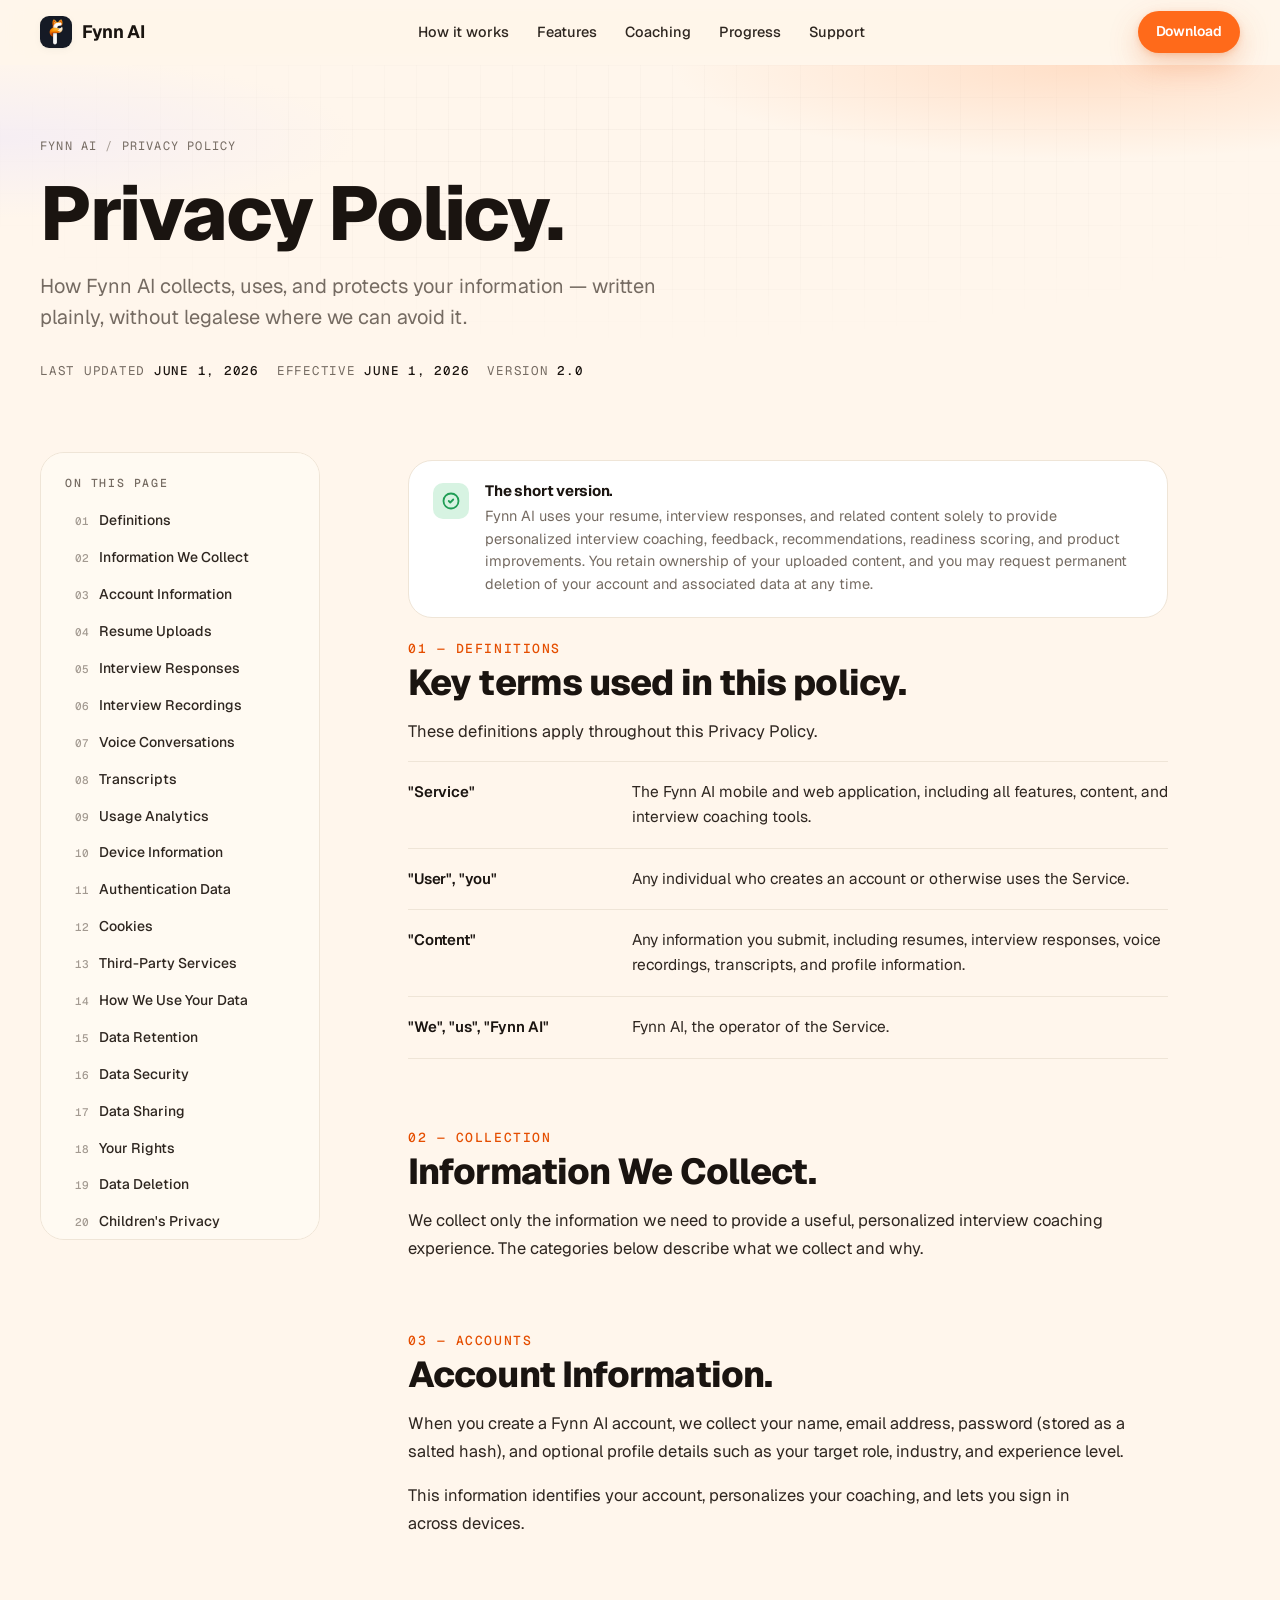
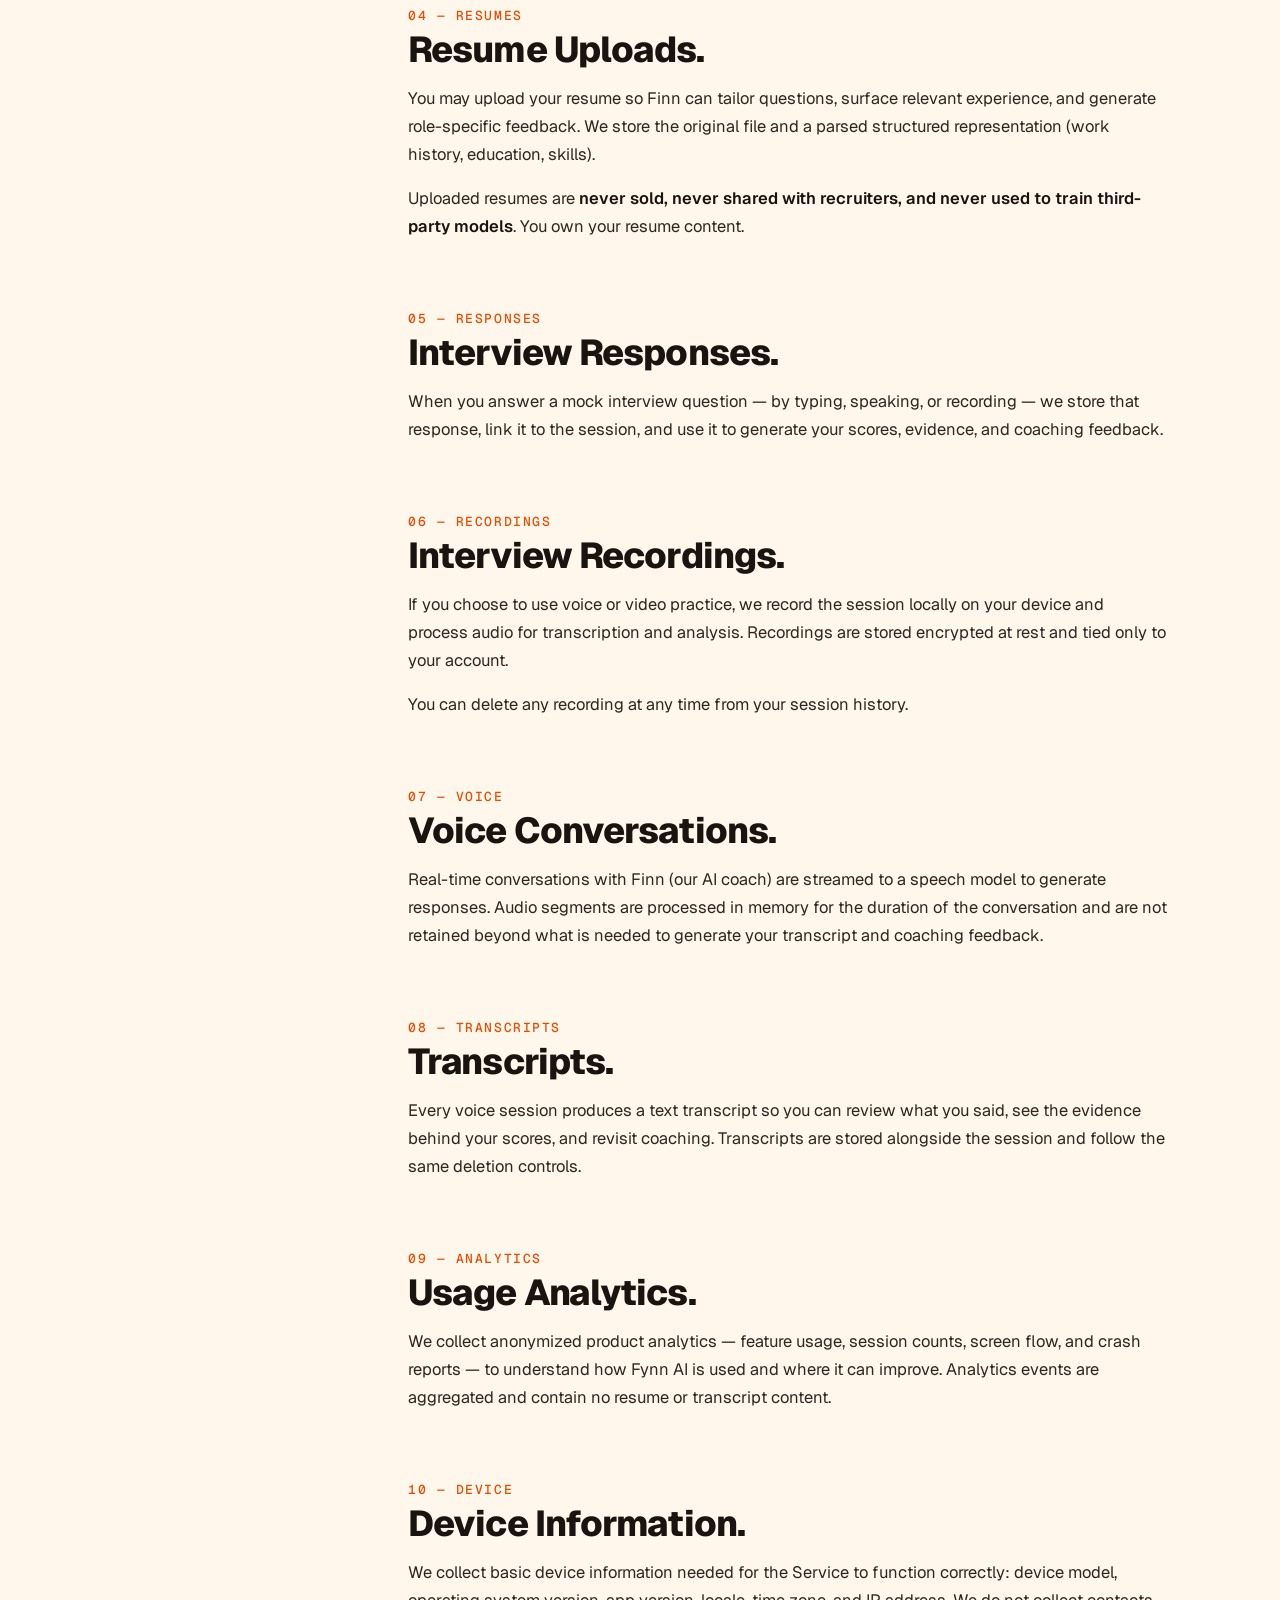
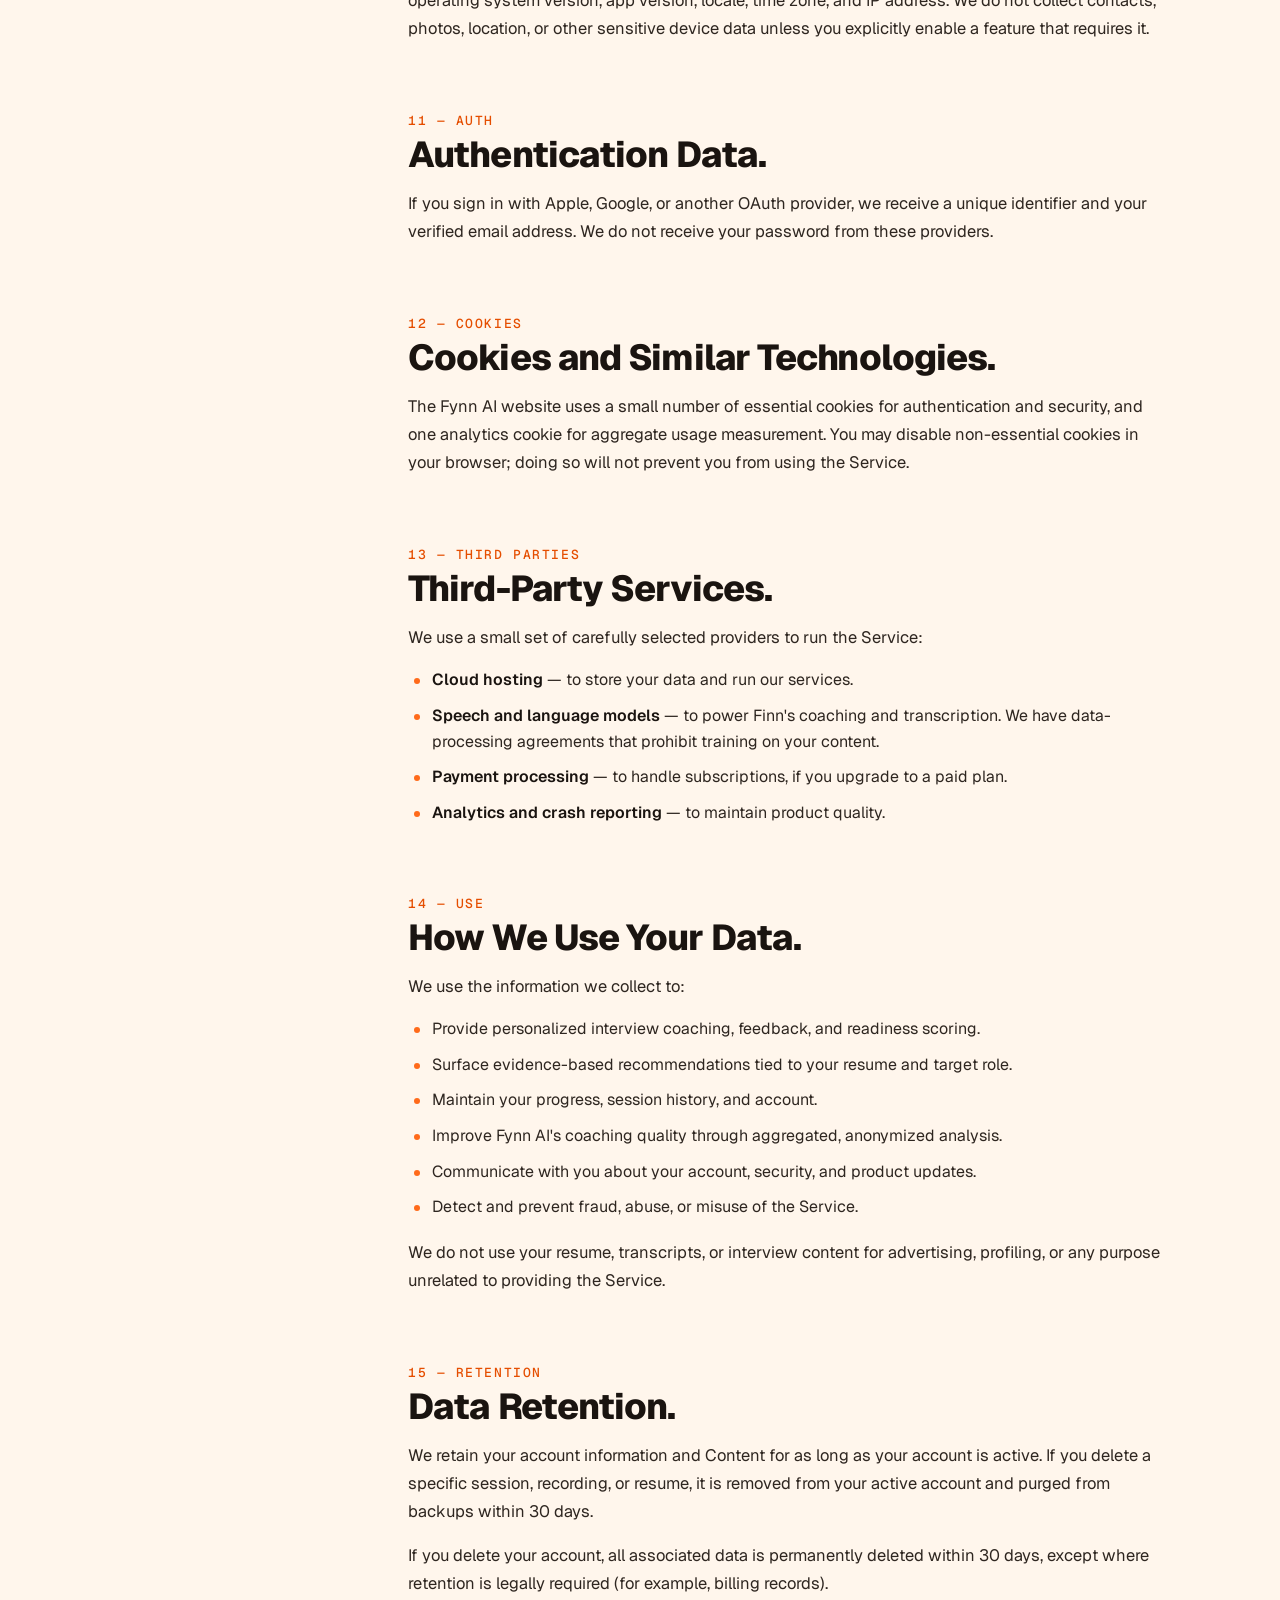
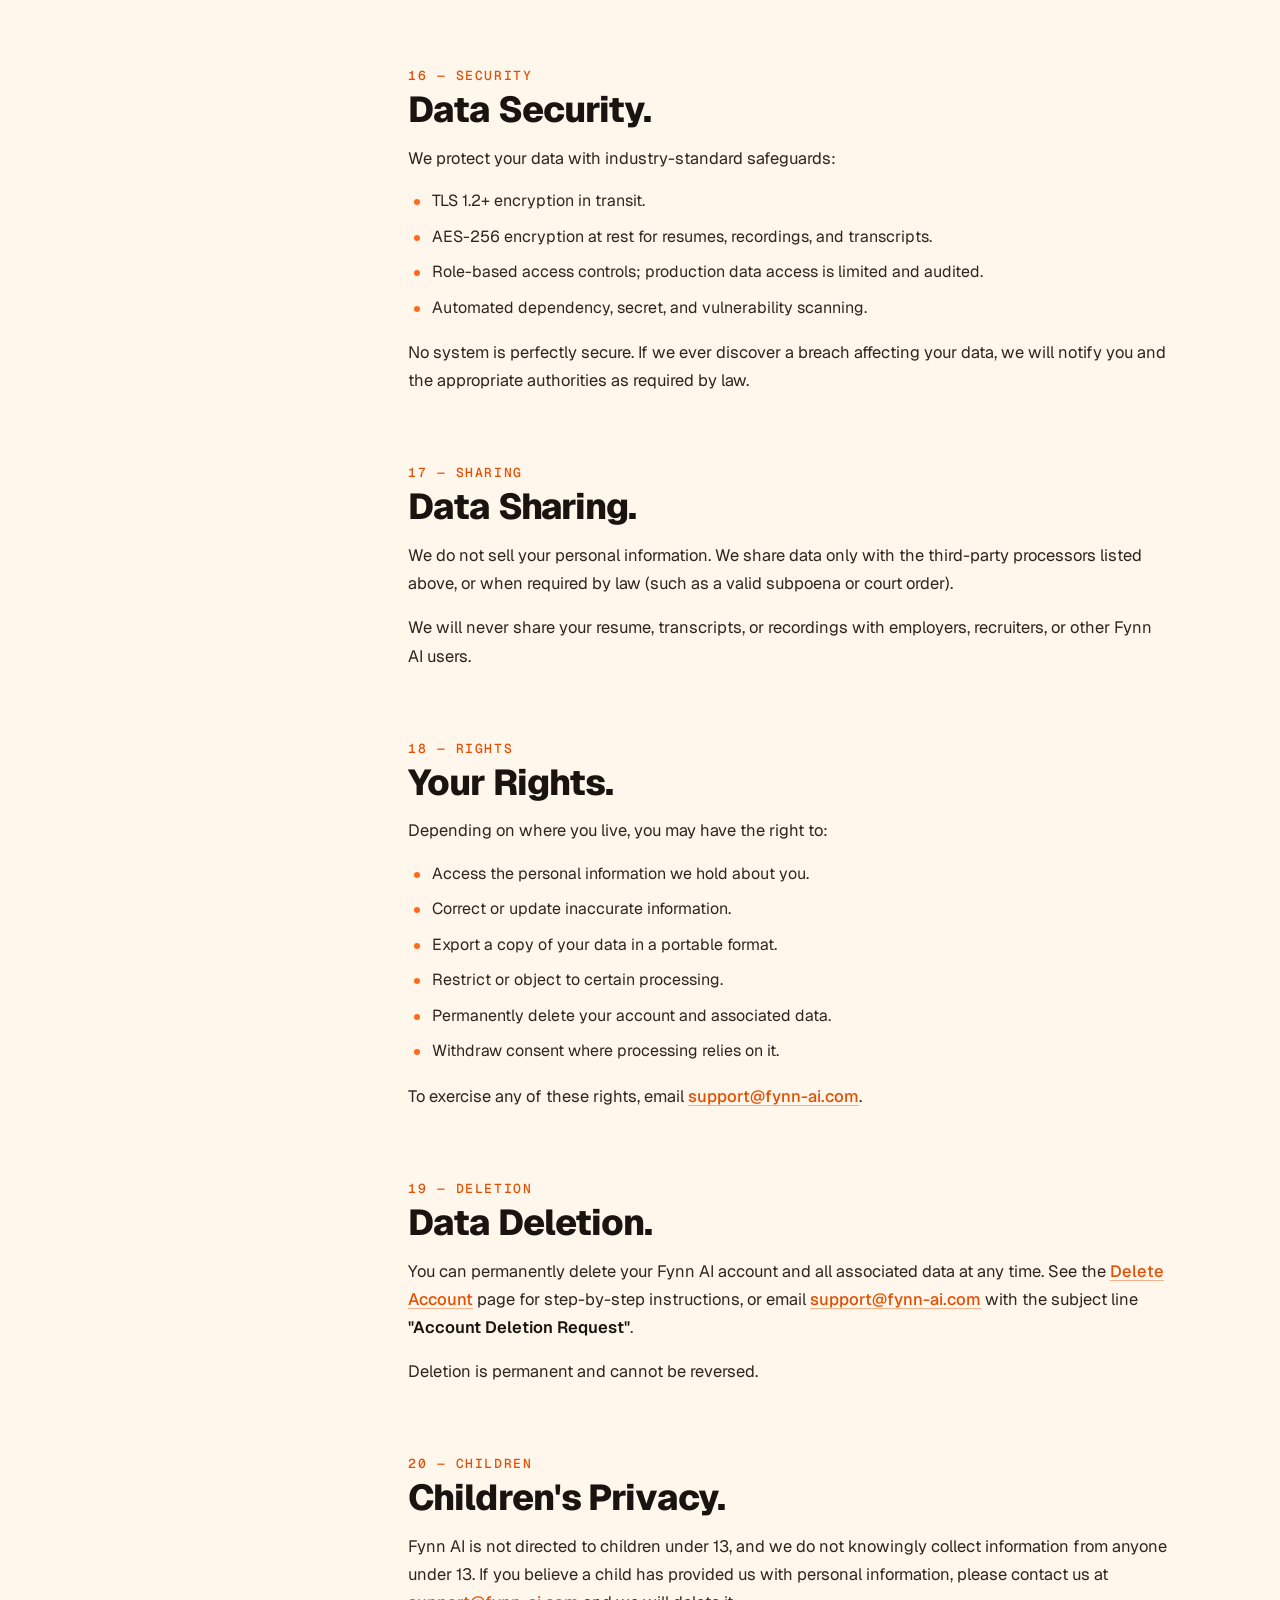
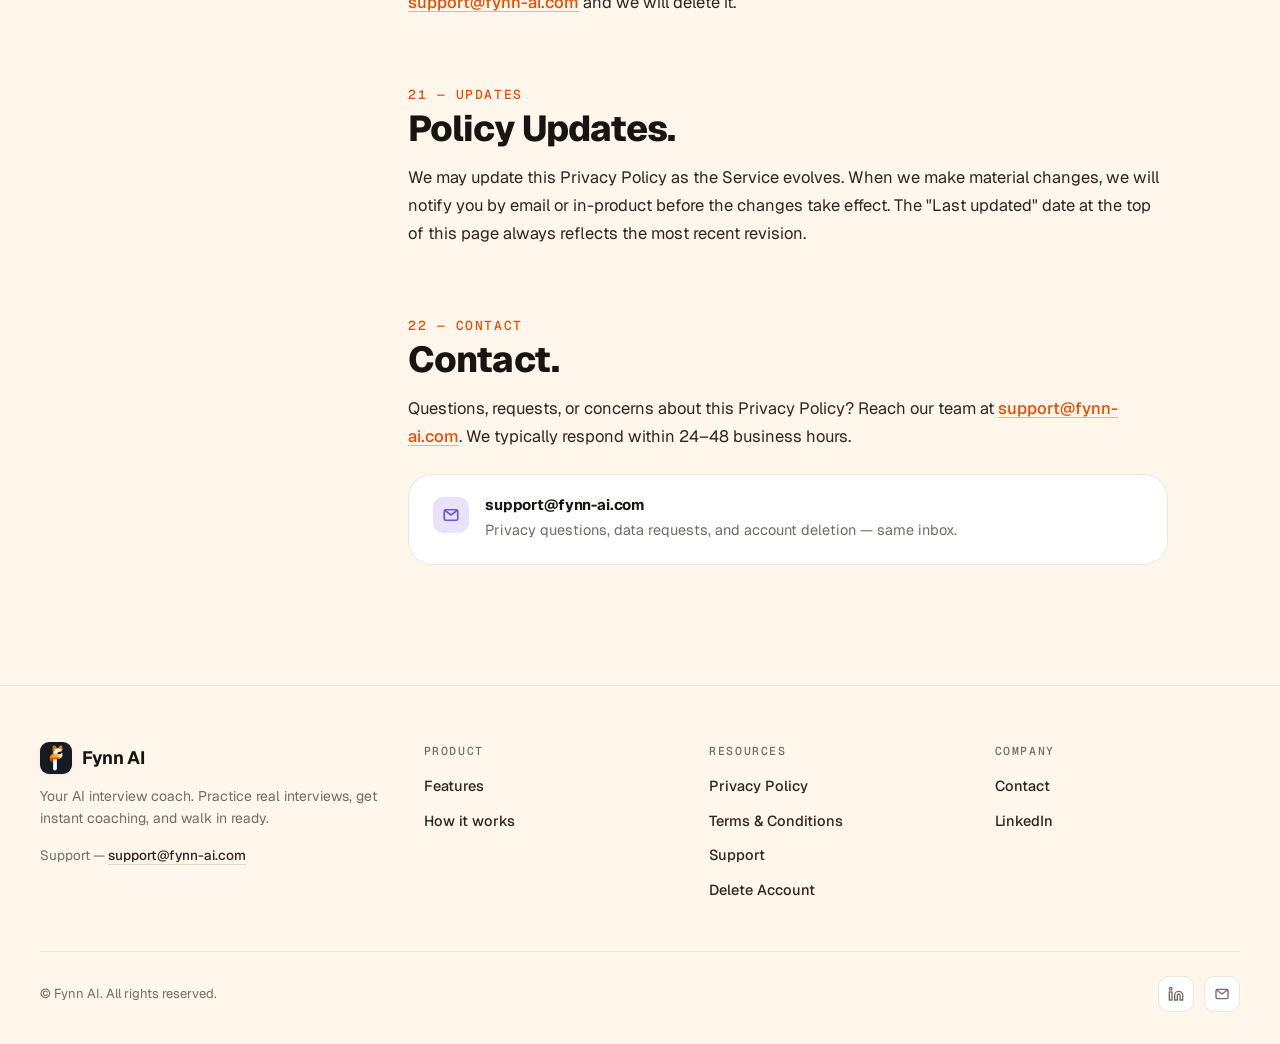
==== privacy/index.html @ c5a4e3c5 "Production-ready Fynn AI marketing site Static HTML/CSS/JS site with landing page, legal pages (priv" ====
<!doctype html>
<html lang="en">
<head>
<meta charset="utf-8" />
<meta name="viewport" content="width=device-width,initial-scale=1,viewport-fit=cover" />
<title>Privacy Policy — Fynn AI</title>
<meta name="description" content="How Fynn AI collects, uses, and protects your data — resumes, interview responses, recordings, and account information." />
<meta name="theme-color" content="#FFF6EC" />
<link rel="canonical" href="https://fynn-ai.com/privacy/" />

<link rel="icon" href="/assets/favicon-32x32.png" type="image/png" sizes="32x32" />
<link rel="icon" href="/assets/favicon-16x16.png" type="image/png" sizes="16x16" />
<link rel="apple-touch-icon" href="/assets/apple-touch-icon.png" />
<link rel="manifest" href="/manifest.json" />

<!-- Open Graph -->
<meta property="og:type" content="website" />
<meta property="og:title" content="Privacy Policy — Fynn AI" />
<meta property="og:description" content="How Fynn AI collects, uses, and protects your data — resumes, interview responses, recordings, and account information." />
<meta property="og:site_name" content="Fynn AI" />
<meta property="og:url" content="https://fynn-ai.com/privacy/" />
<meta property="og:image" content="https://fynn-ai.com/assets/og-image.jpg" />
<meta property="og:image:width" content="1200" />
<meta property="og:image:height" content="630" />

<!-- Twitter -->
<meta name="twitter:card" content="summary_large_image" />
<meta name="twitter:title" content="Privacy Policy — Fynn AI" />
<meta name="twitter:description" content="How Fynn AI collects, uses, and protects your data." />
<meta name="twitter:image" content="https://fynn-ai.com/assets/og-image.jpg" />

<link rel="preconnect" href="https://fonts.googleapis.com" />
<link rel="preconnect" href="https://fonts.gstatic.com" crossorigin />
<link href="https://fonts.googleapis.com/css2?family=Geist:wght@400;500;600;700;800;900&family=Geist+Mono:wght@400;500&family=Instrument+Serif:ital@0;1&display=swap" rel="stylesheet" />
<link rel="stylesheet" href="/assets/legal.css" />

<script type="application/ld+json">
{
  "@context": "https://schema.org",
  "@type": "BreadcrumbList",
  "itemListElement": [
    { "@type": "ListItem", "position": 1, "name": "Fynn AI", "item": "https://fynn-ai.com/" },
    { "@type": "ListItem", "position": 2, "name": "Privacy Policy", "item": "https://fynn-ai.com/privacy/" }
  ]
}
</script>
</head>
<body>

<!-- NAV -->
<header class="nav" id="nav">
  <div class="wrap nav-inner">
    <a class="brand" href="/">
      <div class="brand-mark" aria-hidden="true"></div>
      <div class="brand-name">Fynn AI</div>
    </a>
    <nav class="nav-links" aria-label="Primary">
      <a href="/#how">How it works</a>
      <a href="/#features">Features</a>
      <a href="/#feedback">Coaching</a>
      <a href="/#progress">Progress</a>
      <a href="/support/">Support</a>
    </nav>
    <div class="nav-cta">
      <a href="/#download" class="btn btn-primary" style="padding:10px 18px; font-size:14px;">Download</a>
    </div>
  </div>
</header>

<!-- HERO -->
<section class="page-hero">
  <div class="page-hero-bg" aria-hidden="true"></div>
  <div class="wrap page-hero-inner">
    <div class="crumbs">
      <a href="/">Fynn AI</a>
      <span class="sep">/</span>
      <span>Privacy Policy</span>
    </div>
    <h1>Privacy Policy.</h1>
    <p class="lede">How Fynn AI collects, uses, and protects your information — written plainly, without legalese where we can avoid it.</p>
    <div class="meta">
      <div><span>Last updated </span><strong>June 1, 2026</strong></div>
      <div><span>Effective </span><strong>June 1, 2026</strong></div>
      <div><span>Version </span><strong>2.0</strong></div>
    </div>
  </div>
</section>

<!-- BODY -->
<section style="padding-top:24px;">
  <div class="wrap">
    <div class="legal-layout">

      <!-- TOC -->
      <aside class="toc" aria-label="Table of contents">
        <h4>On this page</h4>
        <ol>
          <li><a href="#definitions">Definitions</a></li>
          <li><a href="#information-we-collect">Information We Collect</a></li>
          <li><a href="#account-information">Account Information</a></li>
          <li><a href="#resume-uploads">Resume Uploads</a></li>
          <li><a href="#interview-responses">Interview Responses</a></li>
          <li><a href="#interview-recordings">Interview Recordings</a></li>
          <li><a href="#voice-conversations">Voice Conversations</a></li>
          <li><a href="#transcripts">Transcripts</a></li>
          <li><a href="#usage-analytics">Usage Analytics</a></li>
          <li><a href="#device-information">Device Information</a></li>
          <li><a href="#authentication-data">Authentication Data</a></li>
          <li><a href="#cookies">Cookies</a></li>
          <li><a href="#third-party-services">Third-Party Services</a></li>
          <li><a href="#how-we-use-data">How We Use Your Data</a></li>
          <li><a href="#data-retention">Data Retention</a></li>
          <li><a href="#data-security">Data Security</a></li>
          <li><a href="#data-sharing">Data Sharing</a></li>
          <li><a href="#user-rights">Your Rights</a></li>
          <li><a href="#data-deletion">Data Deletion</a></li>
          <li><a href="#childrens-privacy">Children's Privacy</a></li>
          <li><a href="#policy-updates">Policy Updates</a></li>
          <li><a href="#contact">Contact</a></li>
        </ol>
      </aside>

      <!-- PROSE -->
      <article class="prose">

        <div class="callout good">
          <div class="callout-ico">
            <svg viewBox="0 0 24 24" fill="none" stroke="currentColor" stroke-width="2.4" stroke-linecap="round" stroke-linejoin="round"><path d="M9 12l2 2 4-4"/><circle cx="12" cy="12" r="10"/></svg>
          </div>
          <div>
            <h4>The short version.</h4>
            <p>Fynn AI uses your resume, interview responses, and related content solely to provide personalized interview coaching, feedback, recommendations, readiness scoring, and product improvements. You retain ownership of your uploaded content, and you may request permanent deletion of your account and associated data at any time.</p>
          </div>
        </div>

        <section id="definitions">
          <h2><span class="num">01 — Definitions</span>Key terms used in this policy.</h2>
          <p>These definitions apply throughout this Privacy Policy.</p>
          <dl class="deflist">
            <div><dt>"Service"</dt><dd>The Fynn AI mobile and web application, including all features, content, and interview coaching tools.</dd></div>
            <div><dt>"User", "you"</dt><dd>Any individual who creates an account or otherwise uses the Service.</dd></div>
            <div><dt>"Content"</dt><dd>Any information you submit, including resumes, interview responses, voice recordings, transcripts, and profile information.</dd></div>
            <div><dt>"We", "us", "Fynn AI"</dt><dd>Fynn AI, the operator of the Service.</dd></div>
          </dl>
        </section>

        <section id="information-we-collect">
          <h2><span class="num">02 — Collection</span>Information We Collect.</h2>
          <p>We collect only the information we need to provide a useful, personalized interview coaching experience. The categories below describe what we collect and why.</p>
        </section>

        <section id="account-information">
          <h2><span class="num">03 — Accounts</span>Account Information.</h2>
          <p>When you create a Fynn AI account, we collect your name, email address, password (stored as a salted hash), and optional profile details such as your target role, industry, and experience level.</p>
          <p>This information identifies your account, personalizes your coaching, and lets you sign in across devices.</p>
        </section>

        <section id="resume-uploads">
          <h2><span class="num">04 — Resumes</span>Resume Uploads.</h2>
          <p>You may upload your resume so Finn can tailor questions, surface relevant experience, and generate role-specific feedback. We store the original file and a parsed structured representation (work history, education, skills).</p>
          <p>Uploaded resumes are <strong>never sold, never shared with recruiters, and never used to train third-party models</strong>. You own your resume content.</p>
        </section>

        <section id="interview-responses">
          <h2><span class="num">05 — Responses</span>Interview Responses.</h2>
          <p>When you answer a mock interview question — by typing, speaking, or recording — we store that response, link it to the session, and use it to generate your scores, evidence, and coaching feedback.</p>
        </section>

        <section id="interview-recordings">
          <h2><span class="num">06 — Recordings</span>Interview Recordings.</h2>
          <p>If you choose to use voice or video practice, we record the session locally on your device and process audio for transcription and analysis. Recordings are stored encrypted at rest and tied only to your account.</p>
          <p>You can delete any recording at any time from your session history.</p>
        </section>

        <section id="voice-conversations">
          <h2><span class="num">07 — Voice</span>Voice Conversations.</h2>
          <p>Real-time conversations with Finn (our AI coach) are streamed to a speech model to generate responses. Audio segments are processed in memory for the duration of the conversation and are not retained beyond what is needed to generate your transcript and coaching feedback.</p>
        </section>

        <section id="transcripts">
          <h2><span class="num">08 — Transcripts</span>Transcripts.</h2>
          <p>Every voice session produces a text transcript so you can review what you said, see the evidence behind your scores, and revisit coaching. Transcripts are stored alongside the session and follow the same deletion controls.</p>
        </section>

        <section id="usage-analytics">
          <h2><span class="num">09 — Analytics</span>Usage Analytics.</h2>
          <p>We collect anonymized product analytics — feature usage, session counts, screen flow, and crash reports — to understand how Fynn AI is used and where it can improve. Analytics events are aggregated and contain no resume or transcript content.</p>
        </section>

        <section id="device-information">
          <h2><span class="num">10 — Device</span>Device Information.</h2>
          <p>We collect basic device information needed for the Service to function correctly: device model, operating system version, app version, locale, time zone, and IP address. We do not collect contacts, photos, location, or other sensitive device data unless you explicitly enable a feature that requires it.</p>
        </section>

        <section id="authentication-data">
          <h2><span class="num">11 — Auth</span>Authentication Data.</h2>
          <p>If you sign in with Apple, Google, or another OAuth provider, we receive a unique identifier and your verified email address. We do not receive your password from these providers.</p>
        </section>

        <section id="cookies">
          <h2><span class="num">12 — Cookies</span>Cookies and Similar Technologies.</h2>
          <p>The Fynn AI website uses a small number of essential cookies for authentication and security, and one analytics cookie for aggregate usage measurement. You may disable non-essential cookies in your browser; doing so will not prevent you from using the Service.</p>
        </section>

        <section id="third-party-services">
          <h2><span class="num">13 — Third Parties</span>Third-Party Services.</h2>
          <p>We use a small set of carefully selected providers to run the Service:</p>
          <ul>
            <li><strong>Cloud hosting</strong> — to store your data and run our services.</li>
            <li><strong>Speech and language models</strong> — to power Finn's coaching and transcription. We have data-processing agreements that prohibit training on your content.</li>
            <li><strong>Payment processing</strong> — to handle subscriptions, if you upgrade to a paid plan.</li>
            <li><strong>Analytics and crash reporting</strong> — to maintain product quality.</li>
          </ul>
        </section>

        <section id="how-we-use-data">
          <h2><span class="num">14 — Use</span>How We Use Your Data.</h2>
          <p>We use the information we collect to:</p>
          <ul>
            <li>Provide personalized interview coaching, feedback, and readiness scoring.</li>
            <li>Surface evidence-based recommendations tied to your resume and target role.</li>
            <li>Maintain your progress, session history, and account.</li>
            <li>Improve Fynn AI's coaching quality through aggregated, anonymized analysis.</li>
            <li>Communicate with you about your account, security, and product updates.</li>
            <li>Detect and prevent fraud, abuse, or misuse of the Service.</li>
          </ul>
          <p>We do not use your resume, transcripts, or interview content for advertising, profiling, or any purpose unrelated to providing the Service.</p>
        </section>

        <section id="data-retention">
          <h2><span class="num">15 — Retention</span>Data Retention.</h2>
          <p>We retain your account information and Content for as long as your account is active. If you delete a specific session, recording, or resume, it is removed from your active account and purged from backups within 30 days.</p>
          <p>If you delete your account, all associated data is permanently deleted within 30 days, except where retention is legally required (for example, billing records).</p>
        </section>

        <section id="data-security">
          <h2><span class="num">16 — Security</span>Data Security.</h2>
          <p>We protect your data with industry-standard safeguards:</p>
          <ul>
            <li>TLS 1.2+ encryption in transit.</li>
            <li>AES-256 encryption at rest for resumes, recordings, and transcripts.</li>
            <li>Role-based access controls; production data access is limited and audited.</li>
            <li>Automated dependency, secret, and vulnerability scanning.</li>
          </ul>
          <p>No system is perfectly secure. If we ever discover a breach affecting your data, we will notify you and the appropriate authorities as required by law.</p>
        </section>

        <section id="data-sharing">
          <h2><span class="num">17 — Sharing</span>Data Sharing.</h2>
          <p>We do not sell your personal information. We share data only with the third-party processors listed above, or when required by law (such as a valid subpoena or court order).</p>
          <p>We will never share your resume, transcripts, or recordings with employers, recruiters, or other Fynn AI users.</p>
        </section>

        <section id="user-rights">
          <h2><span class="num">18 — Rights</span>Your Rights.</h2>
          <p>Depending on where you live, you may have the right to:</p>
          <ul>
            <li>Access the personal information we hold about you.</li>
            <li>Correct or update inaccurate information.</li>
            <li>Export a copy of your data in a portable format.</li>
            <li>Restrict or object to certain processing.</li>
            <li>Permanently delete your account and associated data.</li>
            <li>Withdraw consent where processing relies on it.</li>
          </ul>
          <p>To exercise any of these rights, email <a href="mailto:support@fynn-ai.com">support@fynn-ai.com</a>.</p>
        </section>

        <section id="data-deletion">
          <h2><span class="num">19 — Deletion</span>Data Deletion.</h2>
          <p>You can permanently delete your Fynn AI account and all associated data at any time. See the <a href="/delete-account/">Delete Account</a> page for step-by-step instructions, or email <a href="mailto:support@fynn-ai.com">support@fynn-ai.com</a> with the subject line <strong>"Account Deletion Request"</strong>.</p>
          <p>Deletion is permanent and cannot be reversed.</p>
        </section>

        <section id="childrens-privacy">
          <h2><span class="num">20 — Children</span>Children's Privacy.</h2>
          <p>Fynn AI is not directed to children under 13, and we do not knowingly collect information from anyone under 13. If you believe a child has provided us with personal information, please contact us at <a href="mailto:support@fynn-ai.com">support@fynn-ai.com</a> and we will delete it.</p>
        </section>

        <section id="policy-updates">
          <h2><span class="num">21 — Updates</span>Policy Updates.</h2>
          <p>We may update this Privacy Policy as the Service evolves. When we make material changes, we will notify you by email or in-product before the changes take effect. The "Last updated" date at the top of this page always reflects the most recent revision.</p>
        </section>

        <section id="contact">
          <h2><span class="num">22 — Contact</span>Contact.</h2>
          <p>Questions, requests, or concerns about this Privacy Policy? Reach our team at <a href="mailto:support@fynn-ai.com">support@fynn-ai.com</a>. We typically respond within 24–48 business hours.</p>

          <div class="callout info" style="margin-top:24px;">
            <div class="callout-ico">
              <svg viewBox="0 0 24 24" fill="none" stroke="currentColor" stroke-width="2.2" stroke-linecap="round" stroke-linejoin="round"><path d="M4 6l8 6 8-6"/><rect x="3" y="5" width="18" height="14" rx="2"/></svg>
            </div>
            <div>
              <h4>support@fynn-ai.com</h4>
              <p>Privacy questions, data requests, and account deletion — same inbox.</p>
            </div>
          </div>
        </section>

      </article>
    </div>
  </div>
</section>

<!-- FOOTER -->
<footer>
  <div class="wrap">
    <div class="foot-top">
      <div class="foot-brand">
        <a class="brand" href="/">
          <div class="brand-mark" aria-hidden="true"></div>
          <div class="brand-name">Fynn AI</div>
        </a>
        <p>Your AI interview coach. Practice real interviews, get instant coaching, and walk in ready.</p>
        <div class="support-line">Support — <a href="mailto:support@fynn-ai.com">support@fynn-ai.com</a></div>
      </div>
      <div class="foot-col">
        <h5>Product</h5>
        <ul>
          <li><a href="/#features">Features</a></li>
          <li><a href="/#how">How it works</a></li>
        </ul>
      </div>
      <div class="foot-col">
        <h5>Resources</h5>
        <ul>
          <li><a href="/privacy/">Privacy Policy</a></li>
          <li><a href="/terms/">Terms &amp; Conditions</a></li>
          <li><a href="/support/">Support</a></li>
          <li><a href="/delete-account/">Delete Account</a></li>
        </ul>
      </div>
      <div class="foot-col">
        <h5>Company</h5>
        <ul>
          <li><a href="mailto:support@fynn-ai.com">Contact</a></li>
          <li><a href="#" rel="noopener">LinkedIn</a></li>
        </ul>
      </div>
    </div>
    <div class="foot-bottom">
      <div>© Fynn AI. All rights reserved.</div>
      <div class="foot-social">
        <a href="#" aria-label="LinkedIn"><svg viewBox="0 0 24 24" fill="none" stroke="currentColor" stroke-width="2"><path d="M16 8a6 6 0 0 1 6 6v7h-4v-7a2 2 0 0 0-4 0v7h-4v-7a6 6 0 0 1 6-6z"/><rect x="2" y="9" width="4" height="12"/><circle cx="4" cy="4" r="2"/></svg></a>
        <a href="mailto:support@fynn-ai.com" aria-label="Email support"><svg viewBox="0 0 24 24" fill="none" stroke="currentColor" stroke-width="2" stroke-linecap="round" stroke-linejoin="round"><rect x="3" y="5" width="18" height="14" rx="2"/><path d="M4 6l8 6 8-6"/></svg></a>
      </div>
    </div>
  </div>
</footer>

<script>
  // Sticky nav border
  (function(){
    const nav = document.getElementById('nav');
    const onScroll = () => nav.classList.toggle('scrolled', window.scrollY > 8);
    window.addEventListener('scroll', onScroll, { passive:true });
    onScroll();
  })();

  // TOC active link tracking
  (function(){
    const links = document.querySelectorAll('.toc a');
    const sections = [...links].map(a => document.querySelector(a.getAttribute('href'))).filter(Boolean);
    if (!sections.length) return;
    const io = new IntersectionObserver((entries)=>{
      entries.forEach(e=>{
        if (e.isIntersecting){
          const id = e.target.id;
          links.forEach(l => l.classList.toggle('active', l.getAttribute('href') === '#' + id));
        }
      });
    }, { rootMargin: '-30% 0px -60% 0px', threshold: 0 });
    sections.forEach(s => io.observe(s));
  })();
</script>

</body>
</html>
---- assets/legal.css ----
/* ─────────────────────────────────────────
   FYNN AI — SHARED STYLES
   (Legal, Support, Auth pages)
   Matches the design language of Fynn AI.html
   ───────────────────────────────────────── */

:root{
  --finn:        #FF6A1A;
  --finn-deep:   #E54E00;
  --finn-soft:   #FFB382;
  --cream:       #FFF6EC;
  --cream-deep:  #FBE9D2;
  --cream-2:     #FFFAF2;

  --green:       #1F9D55;
  --green-soft:  #D7F3E2;
  --purple:      #6E54E2;
  --purple-soft: #E8E2FF;
  --red:         #E5484D;
  --red-soft:    #FCE3E4;

  --ink:         #1A1410;
  --ink-2:       #2E2620;
  --mute:        #756B62;
  --mute-2:      #A39A91;
  --line:        #EFE5D7;
  --line-2:      #E3D6C2;
  --white:       #FFFFFF;

  --font-sans:   'Geist', ui-sans-serif, system-ui, -apple-system, 'Segoe UI', sans-serif;
  --font-mono:   'Geist Mono', ui-monospace, 'SF Mono', monospace;
  --font-serif:  'Instrument Serif', ui-serif, Georgia, serif;

  --r-sm: 10px;
  --r-md: 16px;
  --r-lg: 24px;
  --r-xl: 32px;
  --r-2xl: 44px;

  --shadow-sm: 0 1px 2px rgba(26,20,16,.04), 0 2px 8px rgba(26,20,16,.04);
  --shadow-md: 0 4px 14px rgba(26,20,16,.06), 0 10px 30px rgba(26,20,16,.06);
  --shadow-lg: 0 12px 40px rgba(26,20,16,.10), 0 24px 70px rgba(26,20,16,.08);
  --shadow-finn: 0 12px 30px rgba(229,78,0,.25), 0 2px 6px rgba(229,78,0,.20);
}

*,*::before,*::after{ box-sizing:border-box; }
html,body{ margin:0; padding:0; }
html{ scroll-behavior:smooth; -webkit-text-size-adjust:100%; scroll-padding-top:88px; }
body{
  font-family:var(--font-sans);
  background:var(--cream);
  color:var(--ink);
  line-height:1.55;
  font-feature-settings:"ss01","ss02","cv11";
  -webkit-font-smoothing:antialiased;
  text-rendering:optimizeLegibility;
}
img{ max-width:100%; display:block; }
button{ font:inherit; cursor:pointer; border:0; background:transparent; color:inherit; }
a{ color:inherit; text-decoration:none; }

h1,h2,h3,h4{
  font-family:var(--font-sans);
  letter-spacing:-0.025em;
  font-weight:800;
  line-height:1.08;
  margin:0;
  text-wrap:balance;
}
.serif{ font-family:var(--font-serif); font-style:italic; font-weight:400; letter-spacing:-0.02em; }
.mono{ font-family:var(--font-mono); }
.eyebrow{
  display:inline-flex; align-items:center; gap:8px;
  font-family:var(--font-mono);
  font-size:12px; letter-spacing:0.14em; text-transform:uppercase;
  color:var(--finn-deep);
  background:rgba(255,106,26,0.10);
  padding:8px 12px; border-radius:999px;
  font-weight:500;
}
.eyebrow .dot{ width:6px; height:6px; border-radius:50%; background:var(--finn); box-shadow:0 0 0 4px rgba(255,106,26,.15); }

/* Layout */
.wrap{ width:100%; max-width:1280px; margin:0 auto; padding:0 20px; }
@media (min-width:768px){ .wrap{ padding:0 32px; } }
@media (min-width:1280px){ .wrap{ padding:0 40px; } }

.wrap-narrow{ max-width:920px; }
.wrap-tight{ max-width:760px; }

section{ position:relative; padding:48px 0; }
@media (min-width:768px){ section{ padding:80px 0; } }
@media (min-width:1280px){ section{ padding:96px 0; } }

/* ─────────────────────────────────────────
   NAV
   ───────────────────────────────────────── */
.nav{
  position:sticky; top:0; z-index:50;
  backdrop-filter:saturate(180%) blur(14px);
  -webkit-backdrop-filter:saturate(180%) blur(14px);
  background:rgba(255,246,236,0.78);
  border-bottom:1px solid transparent;
  transition:border-color .25s ease, background .25s ease;
}
.nav.scrolled{ border-bottom-color:var(--line); background:rgba(255,246,236,0.94); }
.nav-inner{
  display:flex; align-items:center; justify-content:space-between;
  height:64px;
}
.brand{ display:flex; align-items:center; gap:10px; font-weight:700; letter-spacing:-0.02em; white-space:nowrap; }
.brand-mark{
  width:32px; height:32px; border-radius:9px;
  background-image:url('/assets/app-icon.png');
  background-size:cover; background-position:center;
  box-shadow:var(--shadow-sm);
}
.brand-name{ font-size:18px; }
.nav-links{ display:none; gap:28px; }
@media (min-width:900px){ .nav-links{ display:flex; } }
.nav-links a{
  font-size:14.5px; color:var(--ink-2); font-weight:500;
  transition:color .15s ease;
}
.nav-links a:hover, .nav-links a.active{ color:var(--finn-deep); }
.nav-cta{ display:flex; align-items:center; gap:10px; }
.nav-cta .ghost{ display:none; padding:9px 14px; border-radius:999px; font-size:14px; color:var(--ink-2); font-weight:500; }
@media (min-width:640px){ .nav-cta .ghost{ display:inline-flex; } }
.nav-cta .ghost:hover{ background:var(--cream-deep); }

/* Buttons */
.btn{
  display:inline-flex; align-items:center; justify-content:center;
  gap:8px;
  font-weight:600; font-size:15px;
  padding:13px 20px;
  border-radius:999px;
  letter-spacing:-0.005em;
  transition:transform .15s ease, box-shadow .2s ease, background .15s ease, border-color .15s ease;
  white-space:nowrap;
}
.btn-primary{
  background:var(--finn); color:#fff;
  box-shadow:var(--shadow-finn);
}
.btn-primary:hover{ background:var(--finn-deep); transform:translateY(-1px); }
.btn-primary:active{ transform:translateY(0); }
.btn-ghost{
  background:transparent; color:var(--ink);
  border:1px solid var(--line-2);
}
.btn-ghost:hover{ background:#fff; border-color:var(--ink); }
.btn-dark{ background:var(--ink); color:#fff; }
.btn-dark:hover{ background:#000; transform:translateY(-1px); }
.btn-lg{ padding:16px 26px; font-size:16px; }
.btn-block{ width:100%; }

/* ─────────────────────────────────────────
   PAGE HEADER (legal hero)
   ───────────────────────────────────────── */
.page-hero{
  position:relative;
  padding-top:48px; padding-bottom:32px;
  overflow:hidden;
}
@media (min-width:768px){ .page-hero{ padding-top:72px; padding-bottom:48px; } }
.page-hero-bg{
  position:absolute; inset:0; z-index:0; pointer-events:none;
}
.page-hero-bg::before{
  content:""; position:absolute; inset:0;
  background:
    radial-gradient(50% 40% at 85% 0%, rgba(255,179,130,0.35) 0%, transparent 65%),
    radial-gradient(40% 32% at 0% 20%, rgba(232,226,255,0.40) 0%, transparent 70%);
}
.page-hero-bg::after{
  content:""; position:absolute; inset:0;
  background-image:
    linear-gradient(rgba(26,20,16,0.035) 1px, transparent 1px),
    linear-gradient(90deg, rgba(26,20,16,0.035) 1px, transparent 1px);
  background-size: 32px 32px;
  mask-image: radial-gradient(70% 60% at 50% 30%, #000 0%, transparent 80%);
  -webkit-mask-image: radial-gradient(70% 60% at 50% 30%, #000 0%, transparent 80%);
}
.page-hero-inner{ position:relative; z-index:1; }

.page-hero h1{
  font-size:44px; line-height:1.04; margin-top:18px;
}
@media (min-width:768px){ .page-hero h1{ font-size:64px; } }
@media (min-width:1280px){ .page-hero h1{ font-size:76px; } }
.page-hero .lede{
  font-size:18px; color:var(--mute); max-width:640px; margin-top:18px; line-height:1.55;
}
@media (min-width:768px){ .page-hero .lede{ font-size:20px; } }
.page-hero .meta{
  display:flex; flex-wrap:wrap; gap:18px;
  margin-top:28px;
  font-family:var(--font-mono); font-size:12.5px; letter-spacing:0.06em;
  text-transform:uppercase; color:var(--mute);
}
.page-hero .meta strong{ color:var(--ink); font-weight:500; }

/* Crumbs */
.crumbs{
  display:flex; align-items:center; gap:8px;
  font-family:var(--font-mono); font-size:12px; letter-spacing:0.1em;
  text-transform:uppercase; color:var(--mute);
}
.crumbs a:hover{ color:var(--ink); }
.crumbs .sep{ color:var(--mute-2); }

/* ─────────────────────────────────────────
   LEGAL LAYOUT (TOC + Prose)
   ───────────────────────────────────────── */
.legal-layout{
  display:grid;
  grid-template-columns:1fr;
  gap:40px;
  align-items:start;
}
@media (min-width:980px){
  .legal-layout{
    grid-template-columns: 260px 1fr;
    gap:64px;
  }
}
@media (min-width:1180px){
  .legal-layout{ grid-template-columns: 280px 1fr; gap:88px; }
}

.toc{
  border:1px solid var(--line);
  background:var(--cream-2);
  border-radius:var(--r-lg);
  padding:20px;
}
@media (min-width:980px){
  .toc{
    position:sticky; top:88px;
    max-height:calc(100vh - 112px);
    overflow-y:auto;
    padding:24px;
  }
}
.toc h4{
  font-family:var(--font-mono); font-size:11.5px;
  letter-spacing:0.14em; text-transform:uppercase;
  color:var(--mute); font-weight:500;
  margin:0 0 14px;
}
.toc ol{
  list-style:none; padding:0; margin:0;
  display:flex; flex-direction:column; gap:2px;
  counter-reset:toc;
}
.toc ol li{ counter-increment:toc; }
.toc ol a{
  display:flex; align-items:baseline; gap:10px;
  padding:8px 10px;
  font-size:14px; color:var(--ink-2); font-weight:500;
  border-radius:8px;
  transition:background .15s ease, color .15s ease;
  line-height:1.35;
}
.toc ol a::before{
  content: counter(toc, decimal-leading-zero);
  font-family:var(--font-mono); font-size:11px;
  color:var(--mute-2); font-weight:500;
  flex-shrink:0;
}
.toc ol a:hover{ background:#fff; color:var(--finn-deep); }
.toc ol a.active{ background:#fff; color:var(--finn-deep); }
.toc ol a.active::before{ color:var(--finn); }

/* Prose */
.prose{ max-width:760px; }
.prose h2{
  font-size:30px; font-weight:800; letter-spacing:-0.025em;
  margin:0 0 14px;
  scroll-margin-top:96px;
}
@media (min-width:768px){ .prose h2{ font-size:36px; } }
.prose h2 .num{
  font-family:var(--font-mono); font-size:13px;
  letter-spacing:0.12em;
  color:var(--finn-deep); display:block; font-weight:500;
  margin-bottom:8px;
  text-transform:uppercase;
}
.prose h3{
  font-size:20px; font-weight:700; letter-spacing:-0.02em;
  margin:32px 0 10px;
  color:var(--ink);
}
.prose p{
  font-size:16.5px; line-height:1.7; color:var(--ink-2);
  margin:0 0 16px;
  text-wrap:pretty;
}
.prose strong{ color:var(--ink); font-weight:600; }
.prose ul{
  margin:0 0 18px; padding:0; list-style:none;
  display:flex; flex-direction:column; gap:10px;
}
.prose ul li{
  font-size:16px; line-height:1.6; color:var(--ink-2);
  padding-left:24px; position:relative;
}
.prose ul li::before{
  content:""; position:absolute; left:6px; top:11px;
  width:6px; height:6px; border-radius:50%;
  background:var(--finn);
}
.prose a{
  color:var(--finn-deep); font-weight:500;
  text-decoration:underline; text-decoration-thickness:1px; text-underline-offset:3px;
  text-decoration-color:rgba(229,78,0,0.4);
}
.prose a:hover{ text-decoration-color:var(--finn-deep); }
.prose section{
  padding:0;
  margin:0 0 56px;
}
.prose section:last-child{ margin-bottom:0; }
@media (min-width:768px){
  .prose section{ margin-bottom:72px; }
}

/* Callout boxes */
.callout{
  border:1px solid var(--line);
  background:#fff;
  border-radius:var(--r-lg);
  padding:22px 24px;
  margin:8px 0 24px;
  display:flex; gap:16px; align-items:flex-start;
}
.callout-ico{
  width:36px; height:36px; border-radius:10px;
  background:rgba(255,106,26,0.10); color:var(--finn-deep);
  display:flex; align-items:center; justify-content:center;
  flex-shrink:0;
}
.callout-ico svg{ width:18px; height:18px; }
.callout h4{
  font-size:15px; font-weight:700; letter-spacing:-0.01em;
  margin:0 0 6px;
}
.callout p{
  font-size:14.5px; line-height:1.55; color:var(--mute);
  margin:0;
}
.callout.warn .callout-ico{ background:var(--red-soft); color:var(--red); }
.callout.info .callout-ico{ background:var(--purple-soft); color:var(--purple); }
.callout.good .callout-ico{ background:var(--green-soft); color:var(--green); }

/* Definition list */
.deflist{
  border-top:1px solid var(--line);
  margin:8px 0 24px;
}
.deflist div{
  padding:18px 0;
  border-bottom:1px solid var(--line);
  display:grid; grid-template-columns:1fr; gap:6px;
}
@media (min-width:680px){
  .deflist div{ grid-template-columns:200px 1fr; gap:24px; align-items:baseline; }
}
.deflist dt{
  font-weight:600; color:var(--ink); font-size:15px;
  letter-spacing:-0.01em;
}
.deflist dd{
  margin:0; font-size:15.5px; line-height:1.6; color:var(--ink-2);
}

/* ─────────────────────────────────────────
   FOOTER (shared)
   ───────────────────────────────────────── */
footer{
  background:var(--cream);
  padding:56px 0 32px;
  border-top:1px solid var(--line);
}
.foot-top{
  display:grid;
  grid-template-columns:1fr;
  gap:36px;
}
@media (min-width:768px){ .foot-top{ grid-template-columns: 1.4fr repeat(3, 1fr); gap:40px; } }
.foot-brand{ max-width:340px; }
.foot-brand p{ color:var(--mute); font-size:14px; line-height:1.55; margin:12px 0 0; }
.foot-brand .support-line{
  margin-top:16px; font-size:13.5px; color:var(--mute);
}
.foot-brand .support-line a{
  color:var(--ink-2); font-weight:500;
  border-bottom:1px solid var(--line-2);
}
.foot-brand .support-line a:hover{ color:var(--finn-deep); border-color:var(--finn); }
.foot-col h5{
  font-family:var(--font-mono); font-size:11.5px;
  letter-spacing:0.14em; text-transform:uppercase;
  color:var(--mute); font-weight:500;
  margin:0 0 14px;
}
.foot-col ul{ list-style:none; margin:0; padding:0; display:flex; flex-direction:column; gap:10px; }
.foot-col a{
  font-size:14.5px; color:var(--ink-2); font-weight:500;
}
.foot-col a:hover{ color:var(--finn-deep); }
.foot-bottom{
  margin-top:48px;
  padding-top:24px;
  border-top:1px solid var(--line);
  display:flex; align-items:center; justify-content:space-between;
  flex-wrap:wrap; gap:16px;
  color:var(--mute); font-size:13px;
}
.foot-social{ display:flex; gap:10px; }
.foot-social a{
  width:36px; height:36px; border-radius:10px;
  border:1px solid var(--line);
  display:inline-flex; align-items:center; justify-content:center;
  background:#fff; transition:transform .2s ease, border-color .2s ease;
}
.foot-social a:hover{ transform:translateY(-2px); border-color:var(--ink); }
.foot-social svg{ width:16px; height:16px; }

/* ─────────────────────────────────────────
   SUPPORT PAGE
   ───────────────────────────────────────── */
.support-grid{
  display:grid; gap:18px;
  grid-template-columns:1fr;
}
@media (min-width:680px){ .support-grid{ grid-template-columns:repeat(2, 1fr); } }
@media (min-width:1080px){ .support-grid{ grid-template-columns:repeat(auto-fit, minmax(220px, 1fr)); } }

.support-card{
  background:#fff;
  border:1px solid var(--line);
  border-radius:var(--r-lg);
  padding:24px;
  display:flex; flex-direction:column; gap:12px;
  transition:transform .2s ease, border-color .2s ease, box-shadow .2s ease;
}
.support-card:hover{
  transform:translateY(-2px); border-color:var(--line-2);
  box-shadow:var(--shadow-md);
}
.support-card .ico{
  width:42px; height:42px; border-radius:12px;
  background:rgba(255,106,26,0.10); color:var(--finn-deep);
  display:flex; align-items:center; justify-content:center;
}
.support-card .ico svg{ width:20px; height:20px; }
.support-card h3{ font-size:17px; font-weight:700; letter-spacing:-0.01em; margin:0; }
.support-card p{ font-size:14px; color:var(--mute); margin:0; line-height:1.55; }
.support-card .arrow{
  margin-top:6px; font-family:var(--font-mono); font-size:12px;
  color:var(--finn-deep); letter-spacing:0.06em;
}

/* Big email card */
.email-card{
  background:linear-gradient(135deg, #2E2620 0%, #1A1410 100%);
  color:#fff;
  border-radius:var(--r-xl);
  padding:36px 28px;
  display:flex; flex-direction:column; gap:18px;
  position:relative; overflow:hidden;
}
@media (min-width:768px){ .email-card{ padding:48px; gap:24px; flex-direction:row; align-items:center; justify-content:space-between; } }
.email-card::before{
  content:""; position:absolute; inset:0; pointer-events:none;
  background:
    radial-gradient(60% 50% at 100% 0%, rgba(255,106,26,0.28) 0%, transparent 60%),
    radial-gradient(40% 40% at 0% 100%, rgba(110,84,226,0.20) 0%, transparent 70%);
}
.email-card > *{ position:relative; }
.email-card .label{
  font-family:var(--font-mono); font-size:12px;
  letter-spacing:0.14em; text-transform:uppercase;
  color:rgba(255,255,255,0.55);
}
.email-card h3{
  font-size:28px; font-weight:800; letter-spacing:-0.025em;
  margin:6px 0 0;
}
@media (min-width:768px){ .email-card h3{ font-size:36px; } }
.email-card p{
  margin:8px 0 0; color:rgba(255,255,255,0.65); font-size:15.5px;
  max-width:480px;
}
.email-card .email-cta{
  display:inline-flex; align-items:center; gap:10px;
  background:var(--finn);
  color:#fff; font-weight:600;
  padding:16px 22px; border-radius:999px;
  font-size:15.5px;
  box-shadow:0 8px 24px rgba(255,106,26,0.35);
  white-space:nowrap;
}
.email-card .email-cta:hover{ background:var(--finn-deep); transform:translateY(-1px); }

/* FAQ */
.faq-list{
  display:flex; flex-direction:column; gap:0;
  border-top:1px solid var(--line);
}
.faq-item{
  border-bottom:1px solid var(--line);
}
.faq-q{
  display:flex; align-items:center; justify-content:space-between; gap:24px;
  width:100%; text-align:left;
  padding:22px 4px;
  font-size:17px; font-weight:600; letter-spacing:-0.01em;
  color:var(--ink);
}
.faq-q:hover{ color:var(--finn-deep); }
.faq-toggle{
  width:32px; height:32px; border-radius:50%;
  background:var(--cream-deep);
  display:inline-flex; align-items:center; justify-content:center;
  color:var(--ink-2);
  flex-shrink:0;
  transition:transform .25s ease, background .2s ease;
}
.faq-item.open .faq-toggle{ transform:rotate(45deg); background:var(--finn); color:#fff; }
.faq-a{
  display:none;
  padding:0 4px 24px;
  font-size:15.5px; line-height:1.65; color:var(--ink-2);
  max-width:680px;
}
.faq-item.open .faq-a{ display:block; }

/* Sections with heading */
.sec-head{ margin-bottom:32px; max-width:680px; }
.sec-head .eyebrow{ margin-bottom:18px; }
.sec-head h2{
  font-size:36px; font-weight:800; letter-spacing:-0.025em;
}
@media (min-width:768px){ .sec-head h2{ font-size:44px; } }
.sec-head p{ font-size:17px; color:var(--mute); margin-top:14px; max-width:600px; }

/* ─────────────────────────────────────────
   DELETE ACCOUNT
   ───────────────────────────────────────── */
.delete-grid{
  display:grid; gap:32px;
  grid-template-columns:1fr;
}
@media (min-width:980px){ .delete-grid{ grid-template-columns: 1.2fr 1fr; gap:48px; align-items:start; } }

.deletes-list{
  background:#fff; border:1px solid var(--line);
  border-radius:var(--r-lg); padding:8px 0;
}
.deletes-list .row{
  display:flex; align-items:flex-start; gap:14px;
  padding:14px 22px;
  border-bottom:1px solid var(--line);
}
.deletes-list .row:last-child{ border-bottom:0; }
.deletes-list .row .ico{
  width:28px; height:28px; border-radius:8px;
  background:var(--cream-deep); color:var(--finn-deep);
  display:flex; align-items:center; justify-content:center;
  flex-shrink:0;
}
.deletes-list .row .ico svg{ width:14px; height:14px; }
.deletes-list .row p{
  margin:0; font-size:15.5px; line-height:1.5; color:var(--ink-2);
  padding-top:3px;
}
.deletes-list .row strong{ color:var(--ink); }

.request-card{
  background:#fff;
  border:1px solid var(--line);
  border-radius:var(--r-xl);
  padding:28px;
  position:sticky; top:88px;
}
.request-card .label-row{
  display:flex; align-items:center; gap:10px;
  font-family:var(--font-mono); font-size:11.5px;
  letter-spacing:0.14em; text-transform:uppercase;
  color:var(--red); margin-bottom:6px;
}
.request-card .label-row .dot{ width:8px; height:8px; border-radius:50%; background:var(--red); box-shadow:0 0 0 4px var(--red-soft); }
.request-card h3{ font-size:24px; font-weight:800; letter-spacing:-0.02em; margin:0 0 10px; }
.request-card p{ color:var(--mute); font-size:14.5px; line-height:1.55; margin:0 0 18px; }
.request-card .field{
  border:1px solid var(--line);
  border-radius:var(--r-md);
  padding:12px 14px;
  margin-bottom:10px;
  background:var(--cream-2);
}
.request-card .field .k{
  font-family:var(--font-mono); font-size:11px;
  letter-spacing:0.14em; text-transform:uppercase; color:var(--mute);
  margin-bottom:4px;
}
.request-card .field .v{ font-size:15px; font-weight:600; color:var(--ink); letter-spacing:-0.01em; word-break:break-all; }
.request-card .send-btn{ margin-top:14px; width:100%; padding:14px; border-radius:999px; background:var(--ink); color:#fff; font-weight:600; font-size:15px; display:inline-flex; align-items:center; justify-content:center; gap:8px; }
.request-card .send-btn:hover{ background:#000; }

/* ─────────────────────────────────────────
   AUTH (Sign In / Sign Up)
   ───────────────────────────────────────── */
.auth-shell{
  min-height:calc(100dvh - 64px);
  display:grid;
  grid-template-columns:1fr;
}
@media (min-width:980px){ .auth-shell{ grid-template-columns:1fr 1fr; } }

.auth-pane{
  padding:48px 24px;
  display:flex; align-items:center; justify-content:center;
}
@media (min-width:768px){ .auth-pane{ padding:64px 32px; } }

.auth-card{
  width:100%; max-width:440px;
}
.auth-card .eyebrow{ margin-bottom:18px; }
.auth-card h1{
  font-size:38px; font-weight:800; letter-spacing:-0.025em; line-height:1.05;
}
@media (min-width:768px){ .auth-card h1{ font-size:44px; } }
.auth-card .sub{ color:var(--mute); margin-top:12px; font-size:16px; max-width:380px; line-height:1.55; }

.auth-form{ margin-top:28px; display:flex; flex-direction:column; gap:14px; }
.auth-form label{
  display:flex; flex-direction:column; gap:6px;
  font-size:13px; font-weight:500; color:var(--ink-2);
  font-family:var(--font-mono); letter-spacing:0.06em; text-transform:uppercase;
}
.auth-form input{
  font:inherit;
  padding:14px 16px;
  border:1px solid var(--line-2);
  border-radius:var(--r-md);
  background:#fff;
  font-size:15.5px;
  letter-spacing:-0.005em;
  color:var(--ink);
  transition:border-color .15s ease, box-shadow .15s ease;
  text-transform:none; font-family:var(--font-sans); font-weight:400;
}
.auth-form input:focus{
  outline:none;
  border-color:var(--finn);
  box-shadow:0 0 0 4px rgba(255,106,26,0.15);
}
.auth-form .row-line{
  display:flex; align-items:center; justify-content:space-between; gap:12px;
  font-size:13.5px;
}
.auth-form .checkbox{
  display:inline-flex; align-items:center; gap:8px;
  text-transform:none; font-family:var(--font-sans); letter-spacing:0; font-weight:500;
  font-size:13.5px; color:var(--ink-2);
}
.auth-form .checkbox input{ width:16px; height:16px; accent-color:var(--finn); padding:0; margin:0; border-radius:4px; }
.auth-form .forgot{ font-size:13.5px; color:var(--finn-deep); font-weight:500; }
.auth-form .forgot:hover{ text-decoration:underline; }

.auth-card .auth-disclaimer{
  margin-top:14px; font-size:13px; color:var(--mute); line-height:1.55; text-align:center;
}
.auth-card .auth-disclaimer a{ color:var(--ink-2); font-weight:500; border-bottom:1px solid var(--line-2); }
.auth-card .auth-disclaimer a:hover{ color:var(--finn-deep); border-color:var(--finn); }

.auth-card .alt-line{
  margin-top:24px; text-align:center; font-size:14.5px; color:var(--mute);
}
.auth-card .alt-line a{ color:var(--ink); font-weight:600; }
.auth-card .alt-line a:hover{ color:var(--finn-deep); }

.divider{
  position:relative; text-align:center; margin:20px 0;
  font-family:var(--font-mono); font-size:11.5px; letter-spacing:0.14em;
  text-transform:uppercase; color:var(--mute);
}
.divider::before, .divider::after{
  content:""; position:absolute; top:50%; height:1px; width:calc(50% - 28px);
  background:var(--line);
}
.divider::before{ left:0; }
.divider::after{ right:0; }

.oauth-btn{
  width:100%;
  display:flex; align-items:center; justify-content:center; gap:10px;
  padding:13px 16px;
  border:1px solid var(--line-2);
  border-radius:var(--r-md);
  background:#fff; font-weight:500; font-size:14.5px;
  color:var(--ink);
  transition:border-color .15s ease, transform .15s ease;
}
.oauth-btn + .oauth-btn{ margin-top:10px; }
.oauth-btn:hover{ border-color:var(--ink); transform:translateY(-1px); }
.oauth-btn svg{ width:18px; height:18px; }

/* Auth side panel */
.auth-side{
  position:relative; display:none;
  background:linear-gradient(140deg, var(--cream-deep) 0%, var(--cream) 60%);
  overflow:hidden;
}
@media (min-width:980px){ .auth-side{ display:block; } }
.auth-side-inner{
  position:absolute; inset:0;
  display:flex; flex-direction:column; justify-content:center;
  padding:64px;
}
.auth-side blockquote{
  font-family:var(--font-serif); font-size:36px; line-height:1.18;
  letter-spacing:-0.02em; font-style:italic;
  color:var(--ink);
  margin:0; max-width:480px;
}
.auth-side cite{
  display:flex; align-items:center; gap:12px; margin-top:28px;
  font-style:normal; font-size:14px; color:var(--mute);
}
.auth-side cite .av{
  width:40px; height:40px; border-radius:50%;
  background:var(--finn); color:#fff; display:flex; align-items:center; justify-content:center;
  font-weight:600; font-size:13px; letter-spacing:0.04em;
}
.auth-side cite strong{ display:block; color:var(--ink); font-weight:600; }
.auth-side .blob{
  position:absolute; pointer-events:none; border-radius:50%;
  filter:blur(60px); opacity:0.7;
}
.auth-side .b1{ background:rgba(255,106,26,0.4); width:380px; height:380px; top:-80px; right:-80px; }
.auth-side .b2{ background:rgba(110,84,226,0.3); width:280px; height:280px; bottom:-60px; left:-60px; }

.auth-footer{
  border-top:1px solid var(--line);
  padding:18px 0;
  text-align:center;
  font-size:13px; color:var(--mute);
  display:flex; gap:24px; flex-wrap:wrap;
  align-items:center; justify-content:center;
}
.auth-footer a:hover{ color:var(--finn-deep); }
.auth-footer .sep{ color:var(--mute-2); }

/* Utility */
.spacer-sm{ height:24px; }
.spacer-md{ height:48px; }
.spacer-lg{ height:80px; }

/* Smooth print */
@media print{
  .nav, footer, .toc{ display:none; }
  body{ background:#fff; color:#000; }
  .prose{ max-width:none; }
}
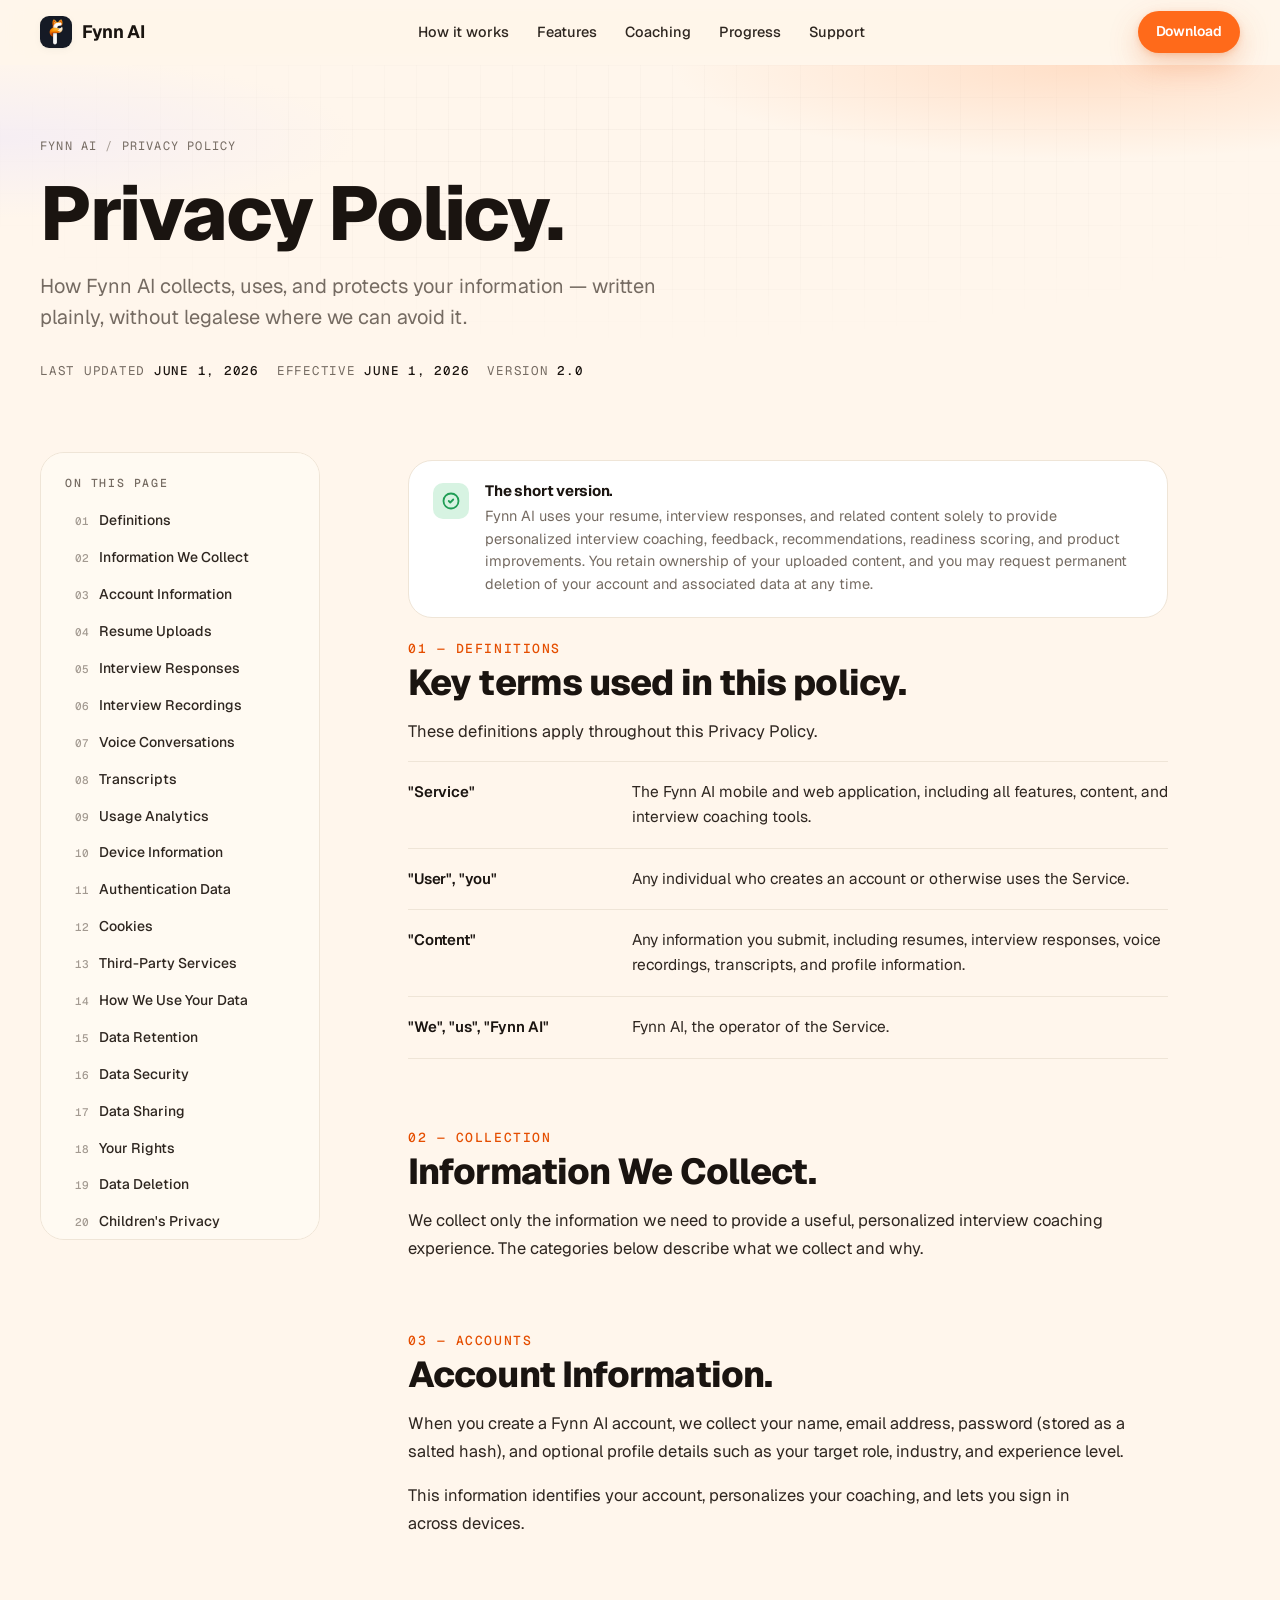
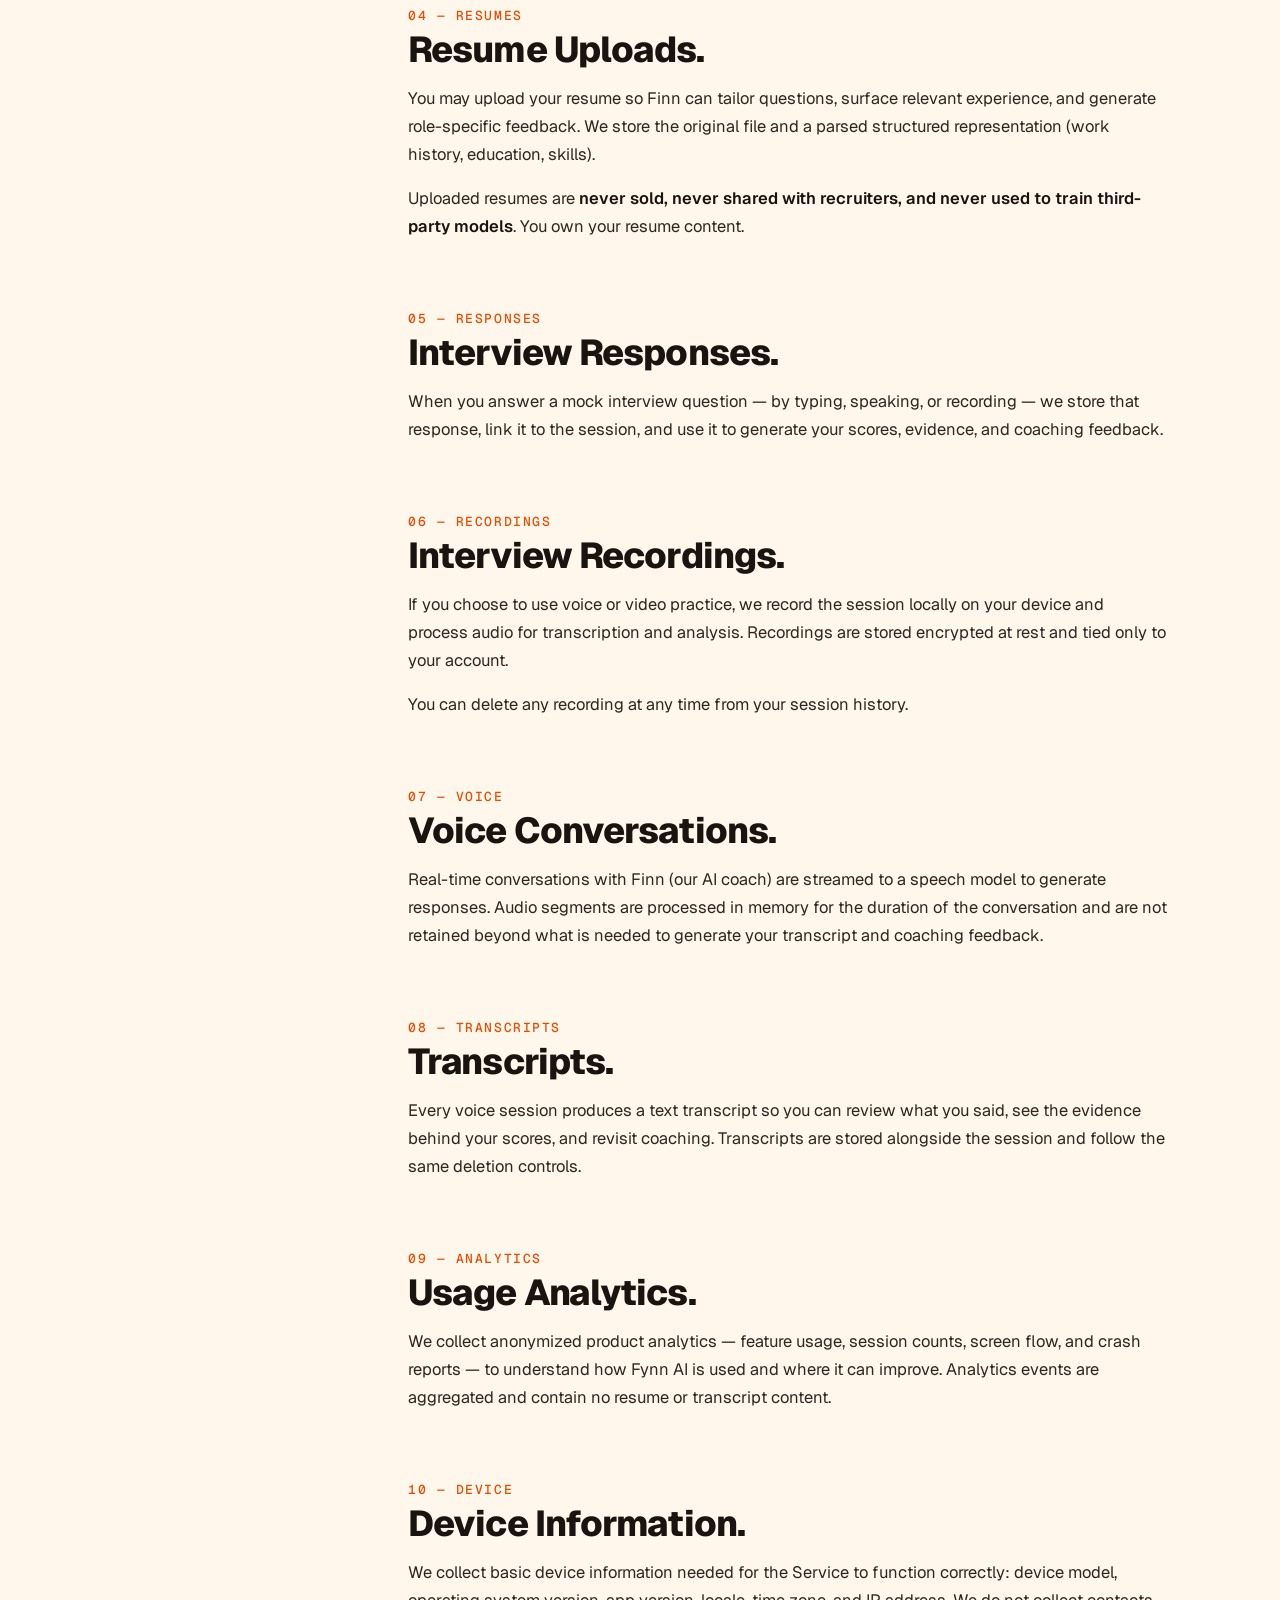
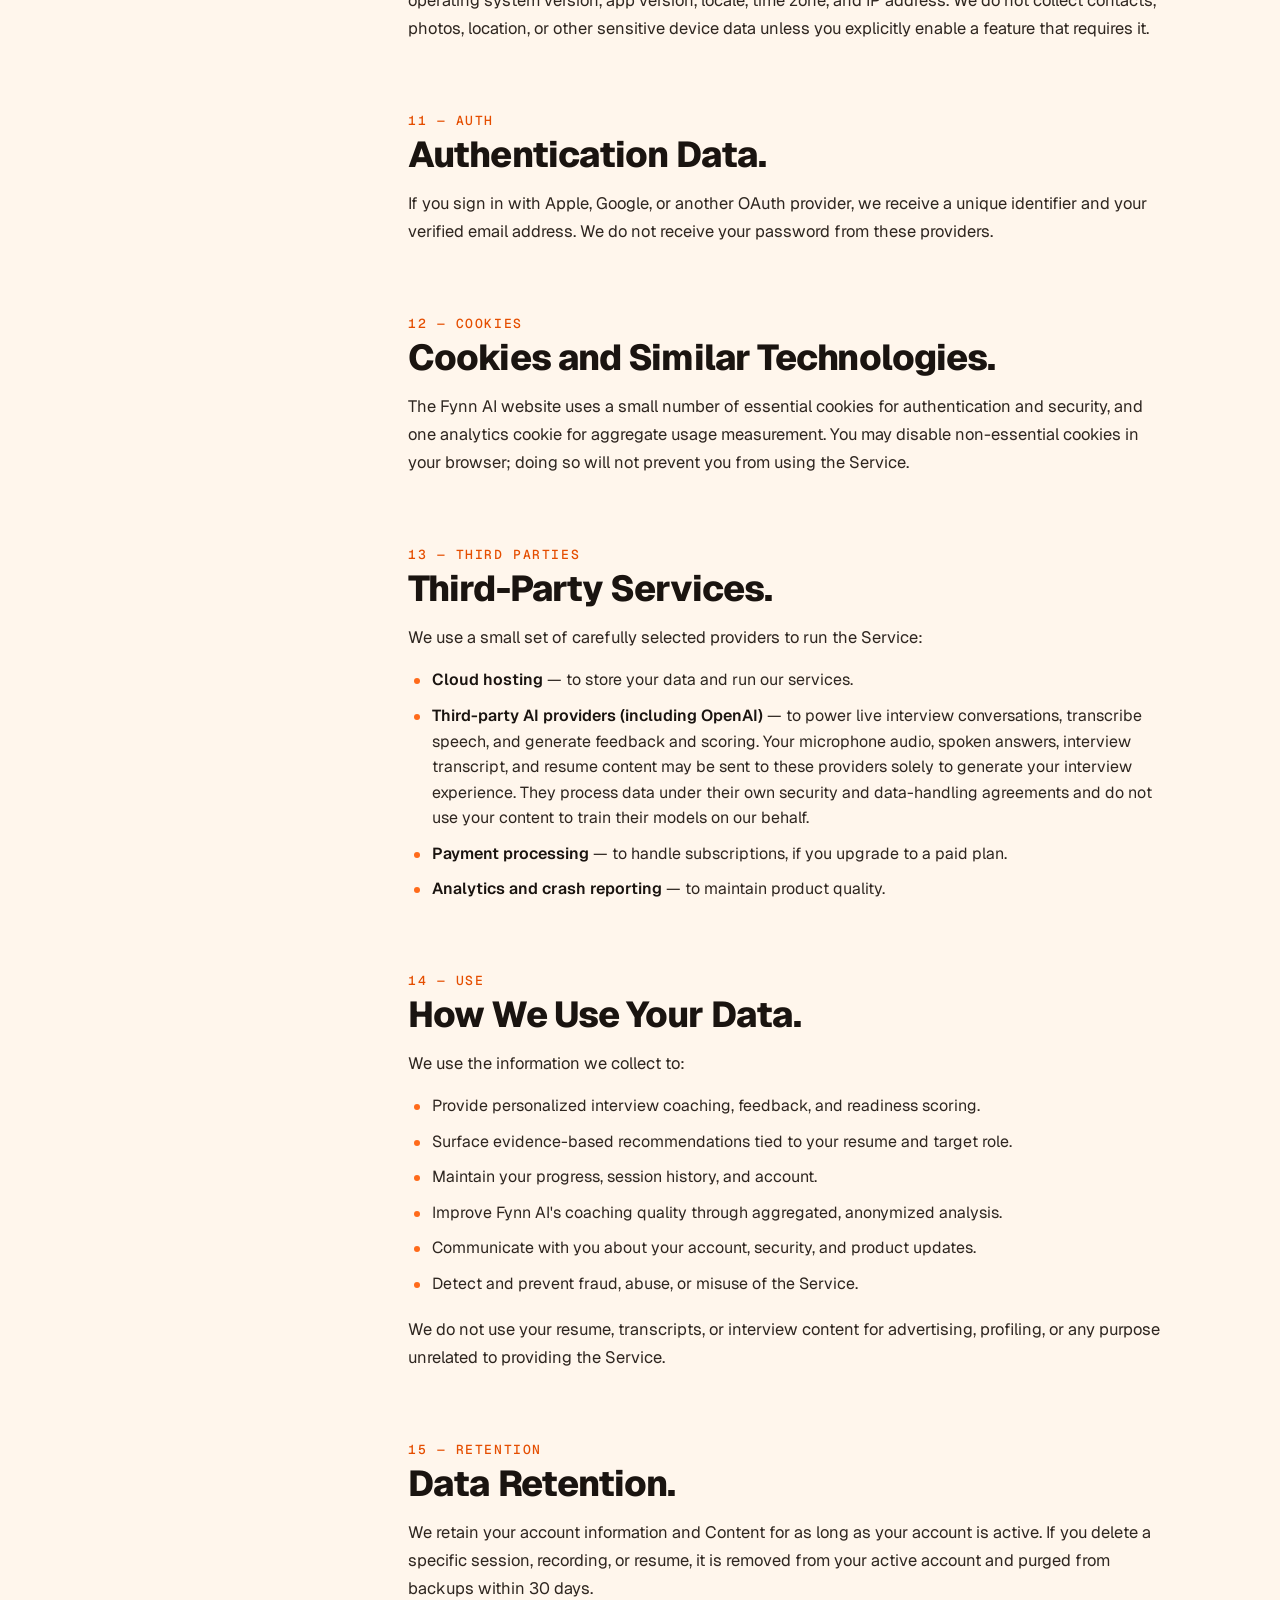
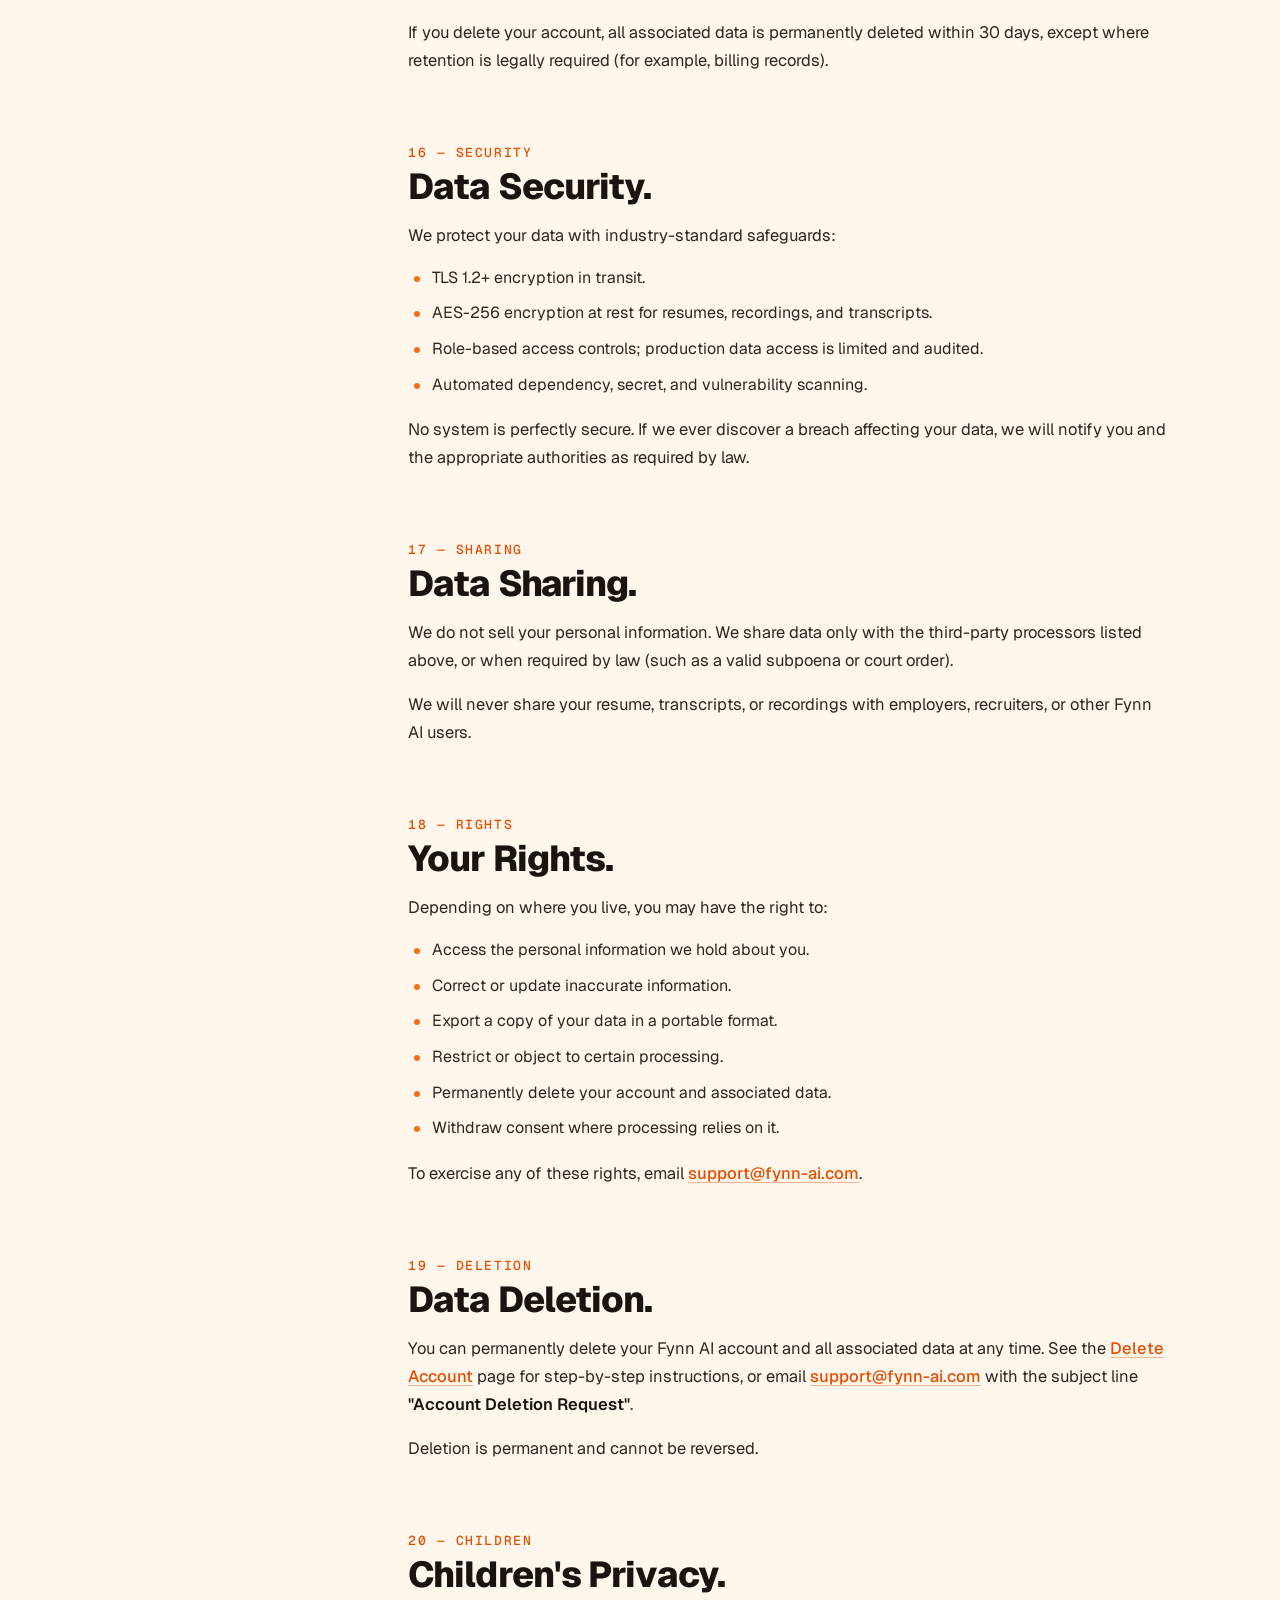
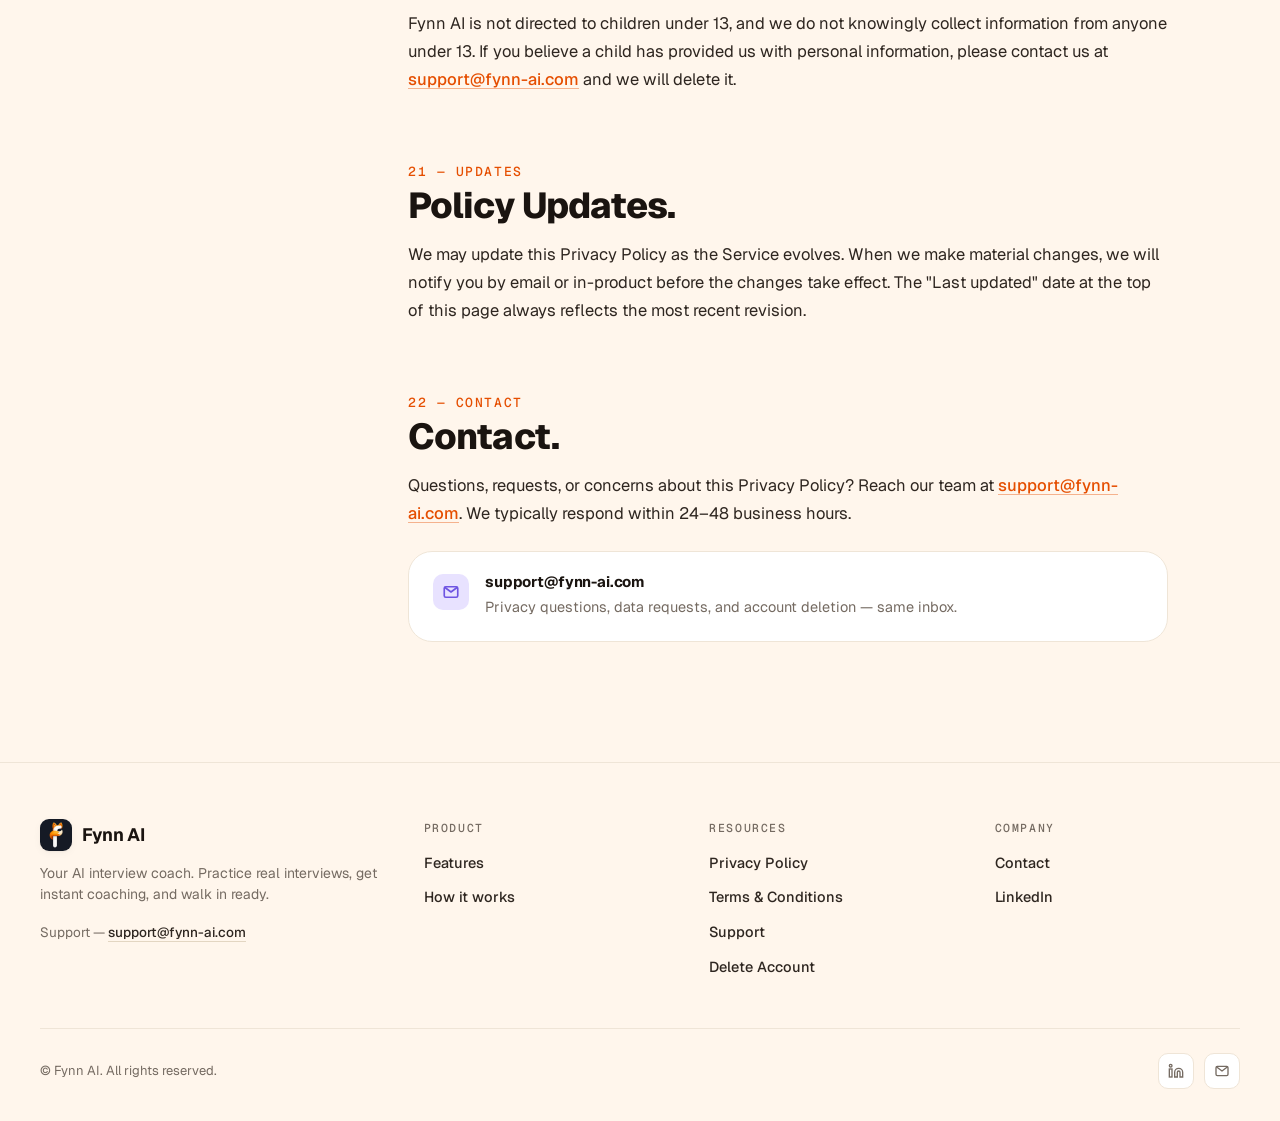
==== commit 33933c87: "Privacy: name third-party AI providers (OpenAI) and data shared Apple App Review 5.1.1(i) requires t" ====
--- a/privacy/index.html
+++ b/privacy/index.html
@@ -207,7 +207,7 @@
           <p>We use a small set of carefully selected providers to run the Service:</p>
           <ul>
             <li><strong>Cloud hosting</strong> — to store your data and run our services.</li>
-            <li><strong>Speech and language models</strong> — to power Finn's coaching and transcription. We have data-processing agreements that prohibit training on your content.</li>
+            <li><strong>Third-party AI providers (including OpenAI)</strong> — to power live interview conversations, transcribe speech, and generate feedback and scoring. Your microphone audio, spoken answers, interview transcript, and resume content may be sent to these providers solely to generate your interview experience. They process data under their own security and data-handling agreements and do not use your content to train their models on our behalf.</li>
             <li><strong>Payment processing</strong> — to handle subscriptions, if you upgrade to a paid plan.</li>
             <li><strong>Analytics and crash reporting</strong> — to maintain product quality.</li>
           </ul>
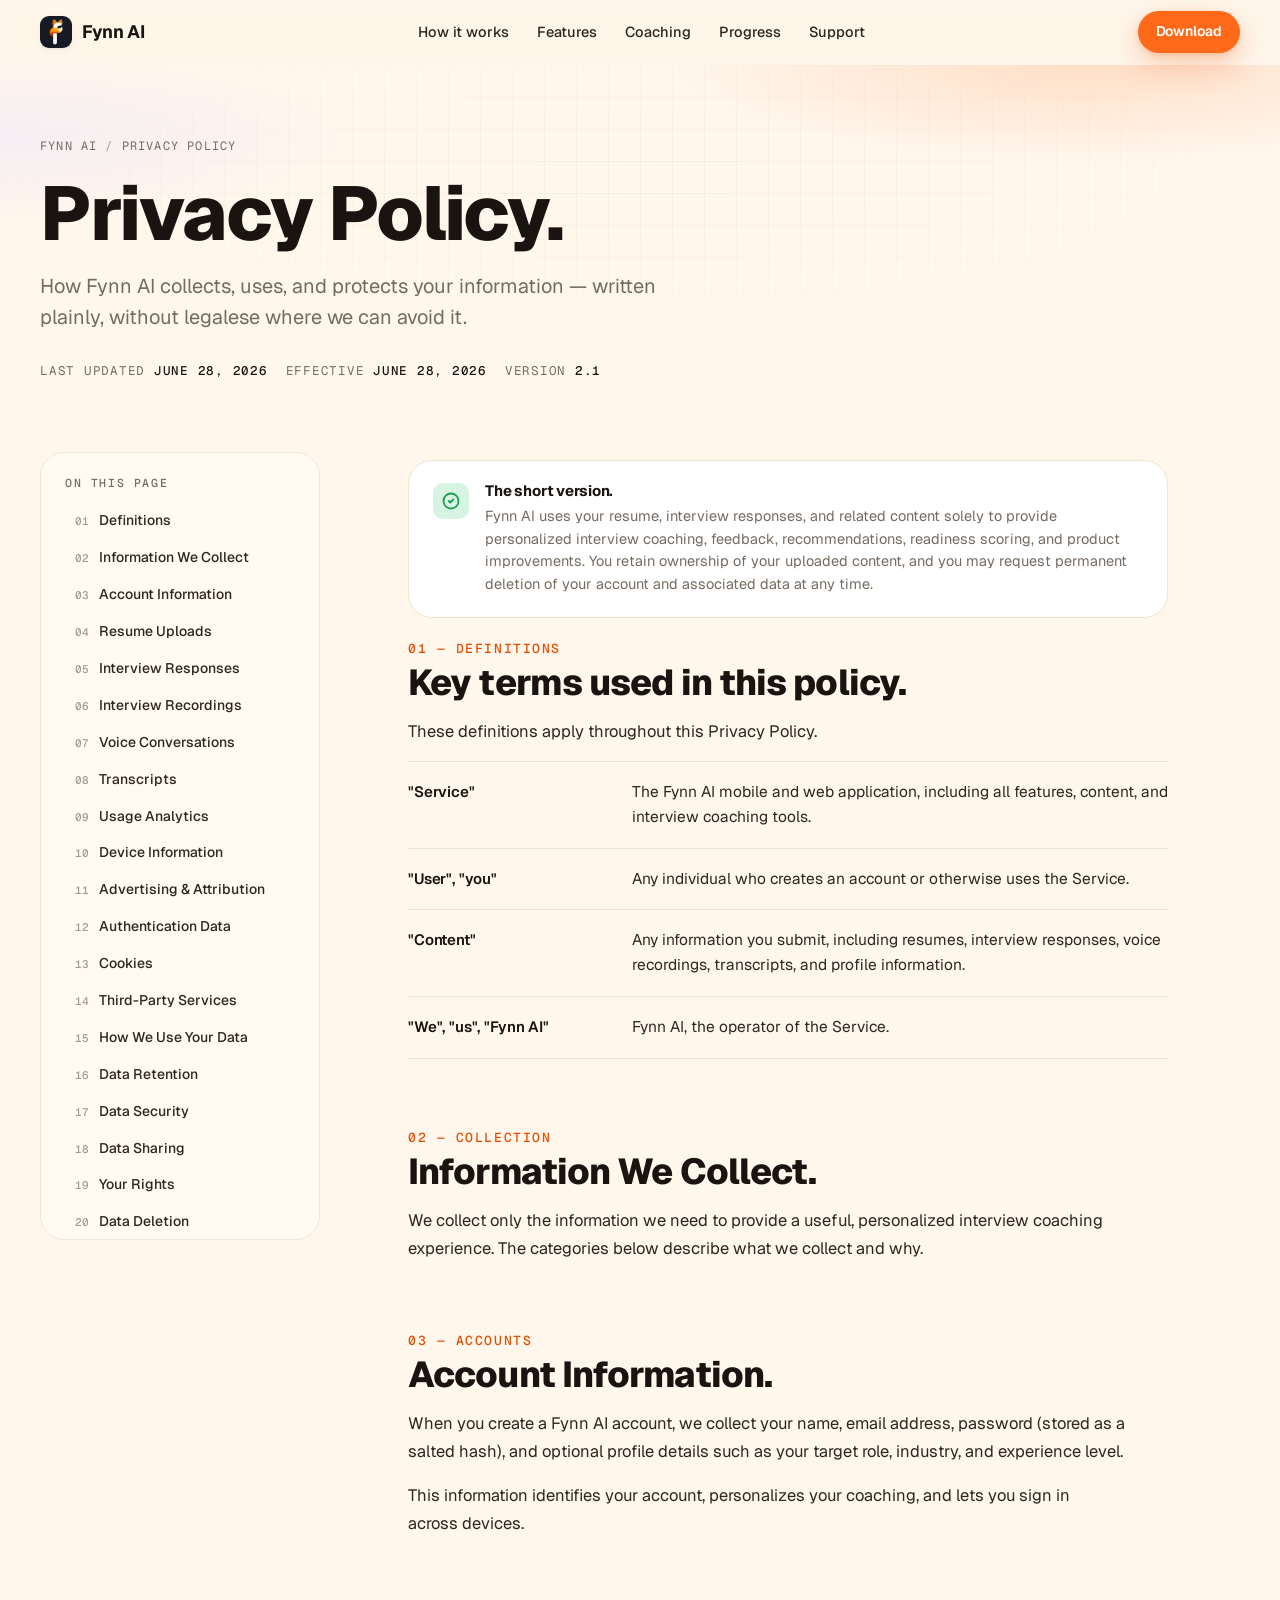
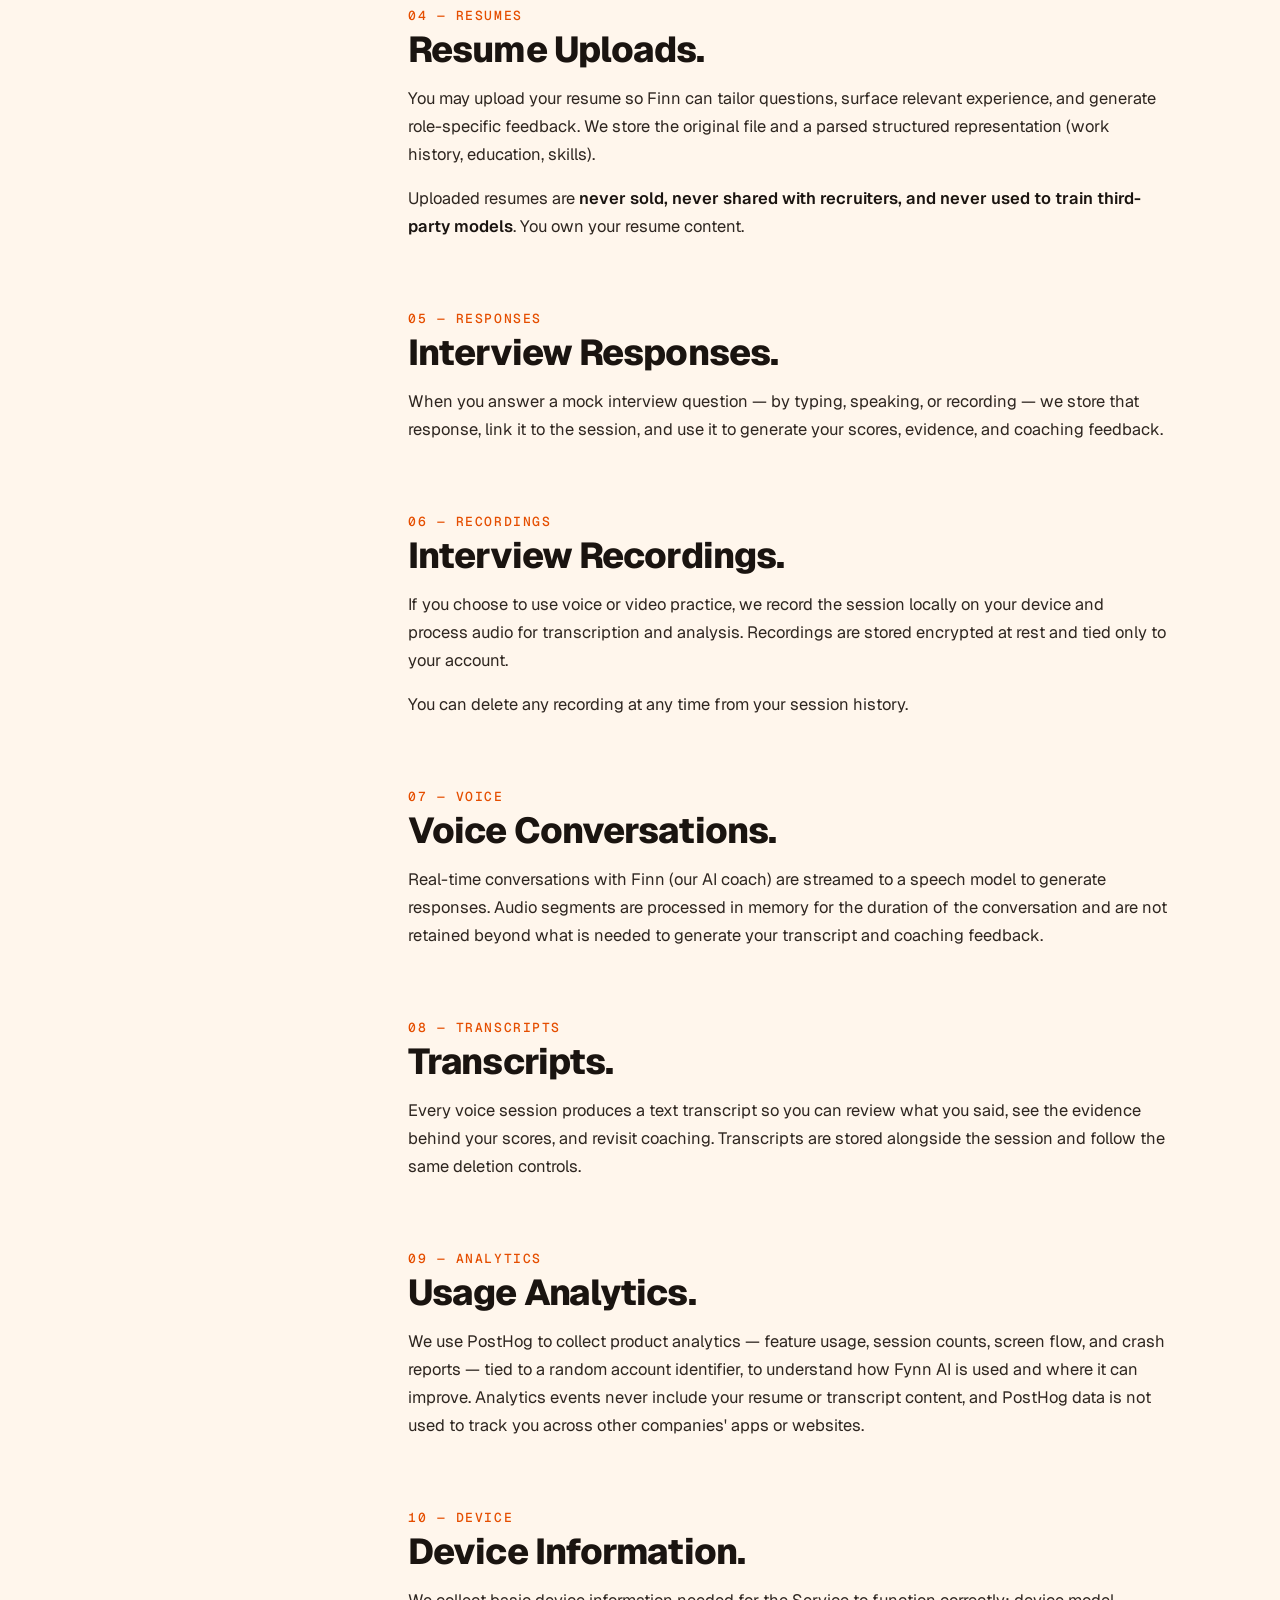
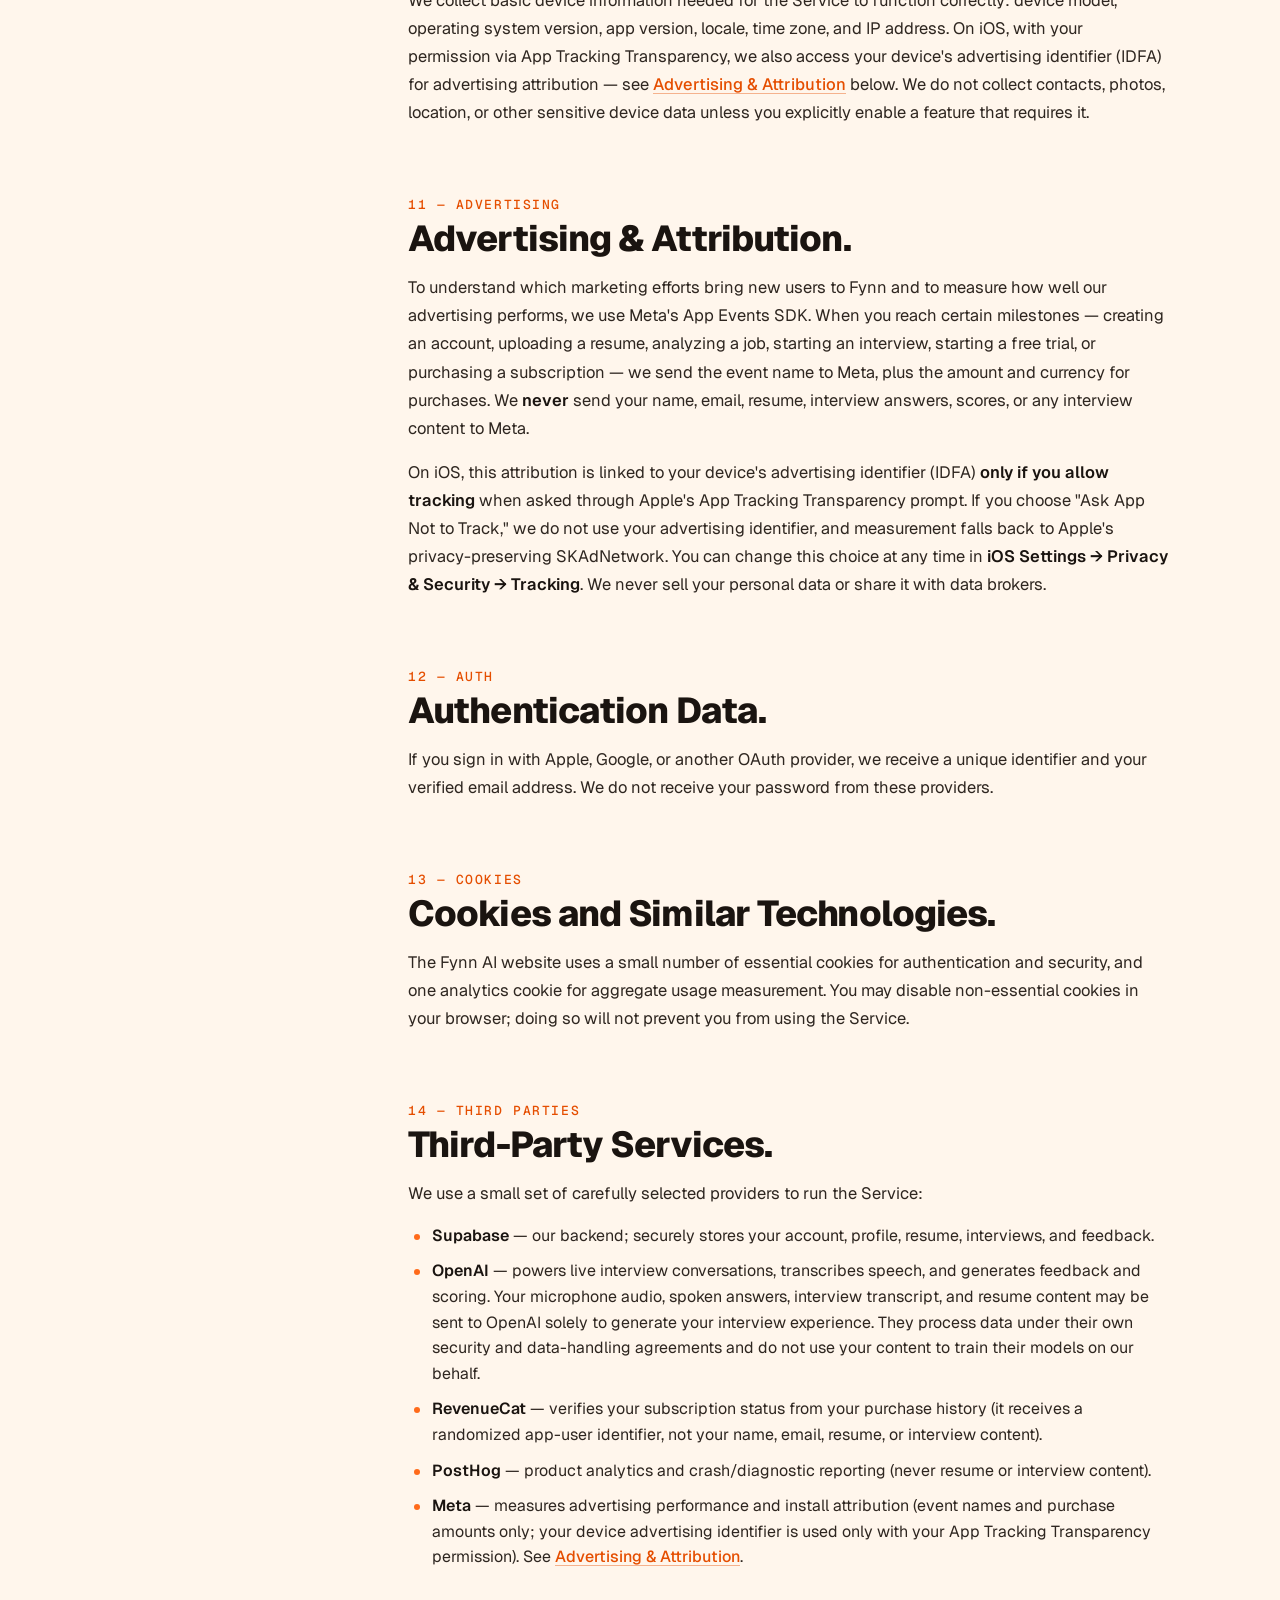
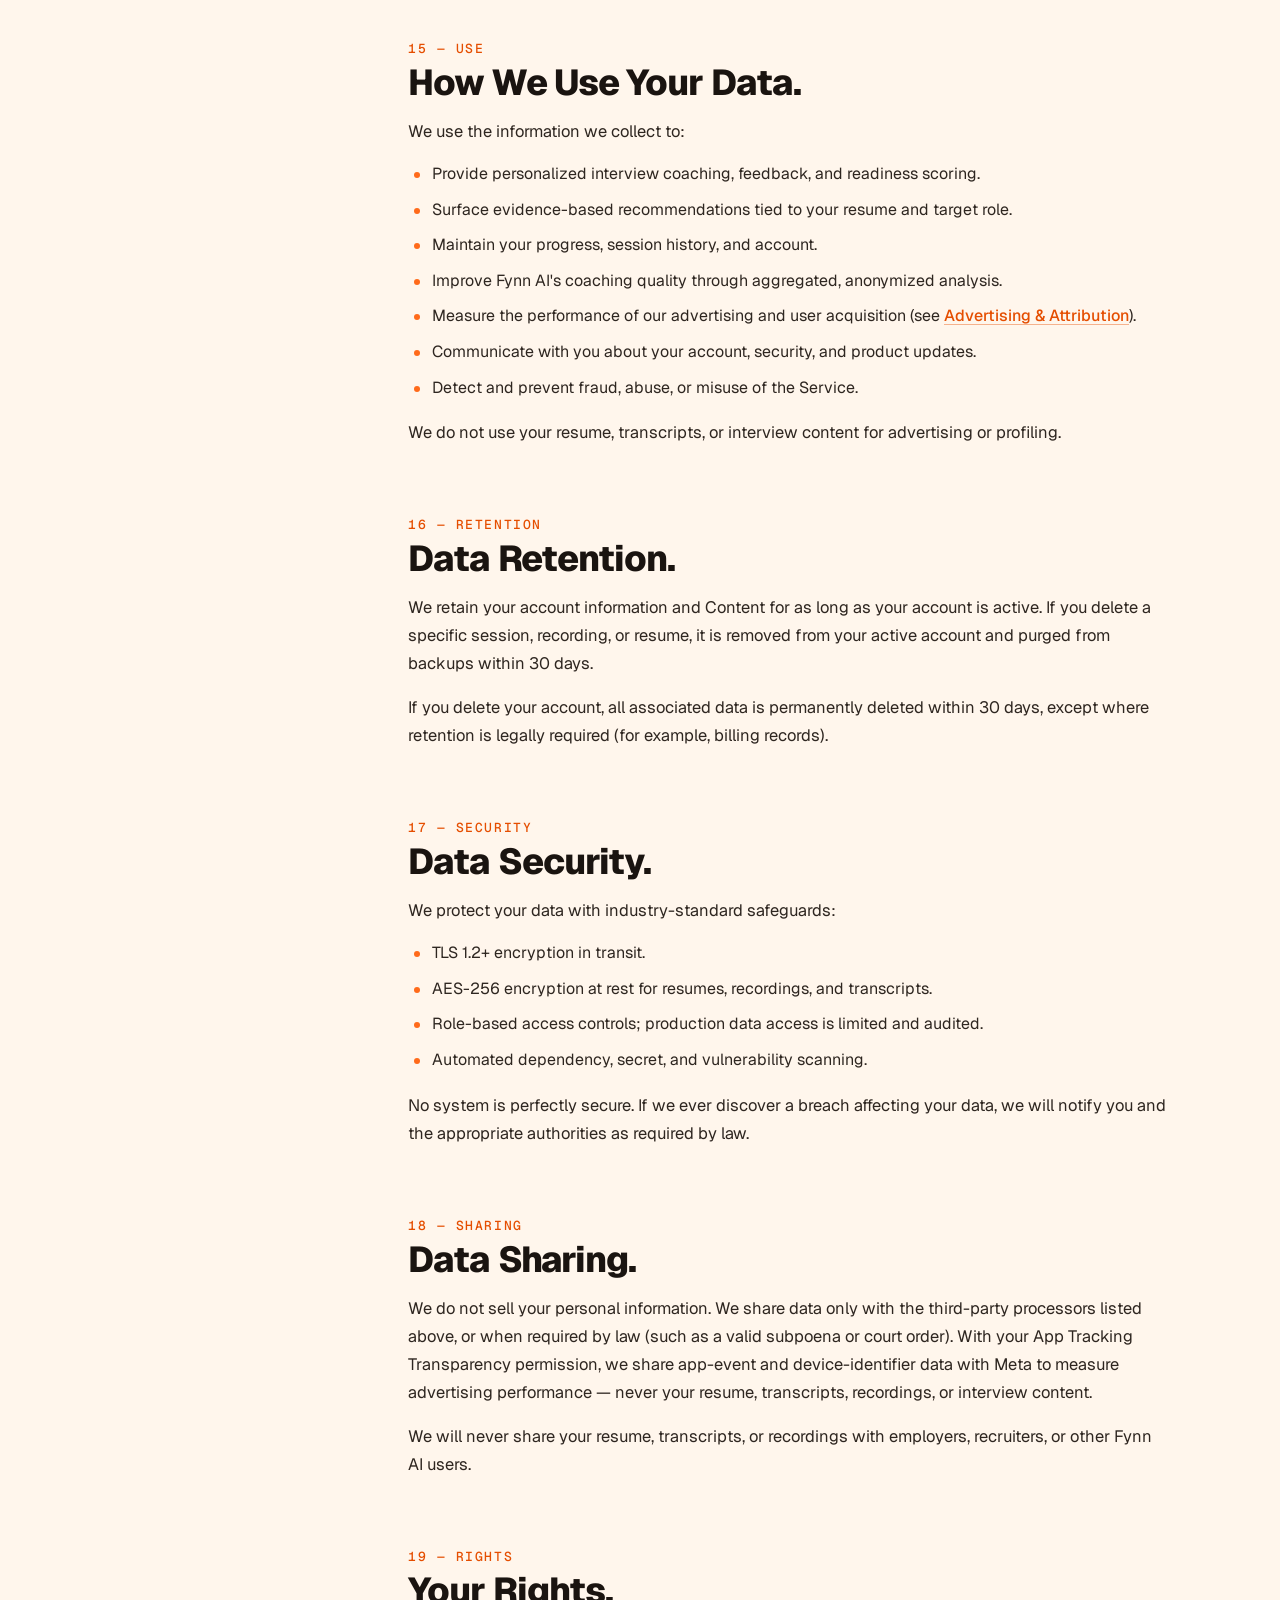
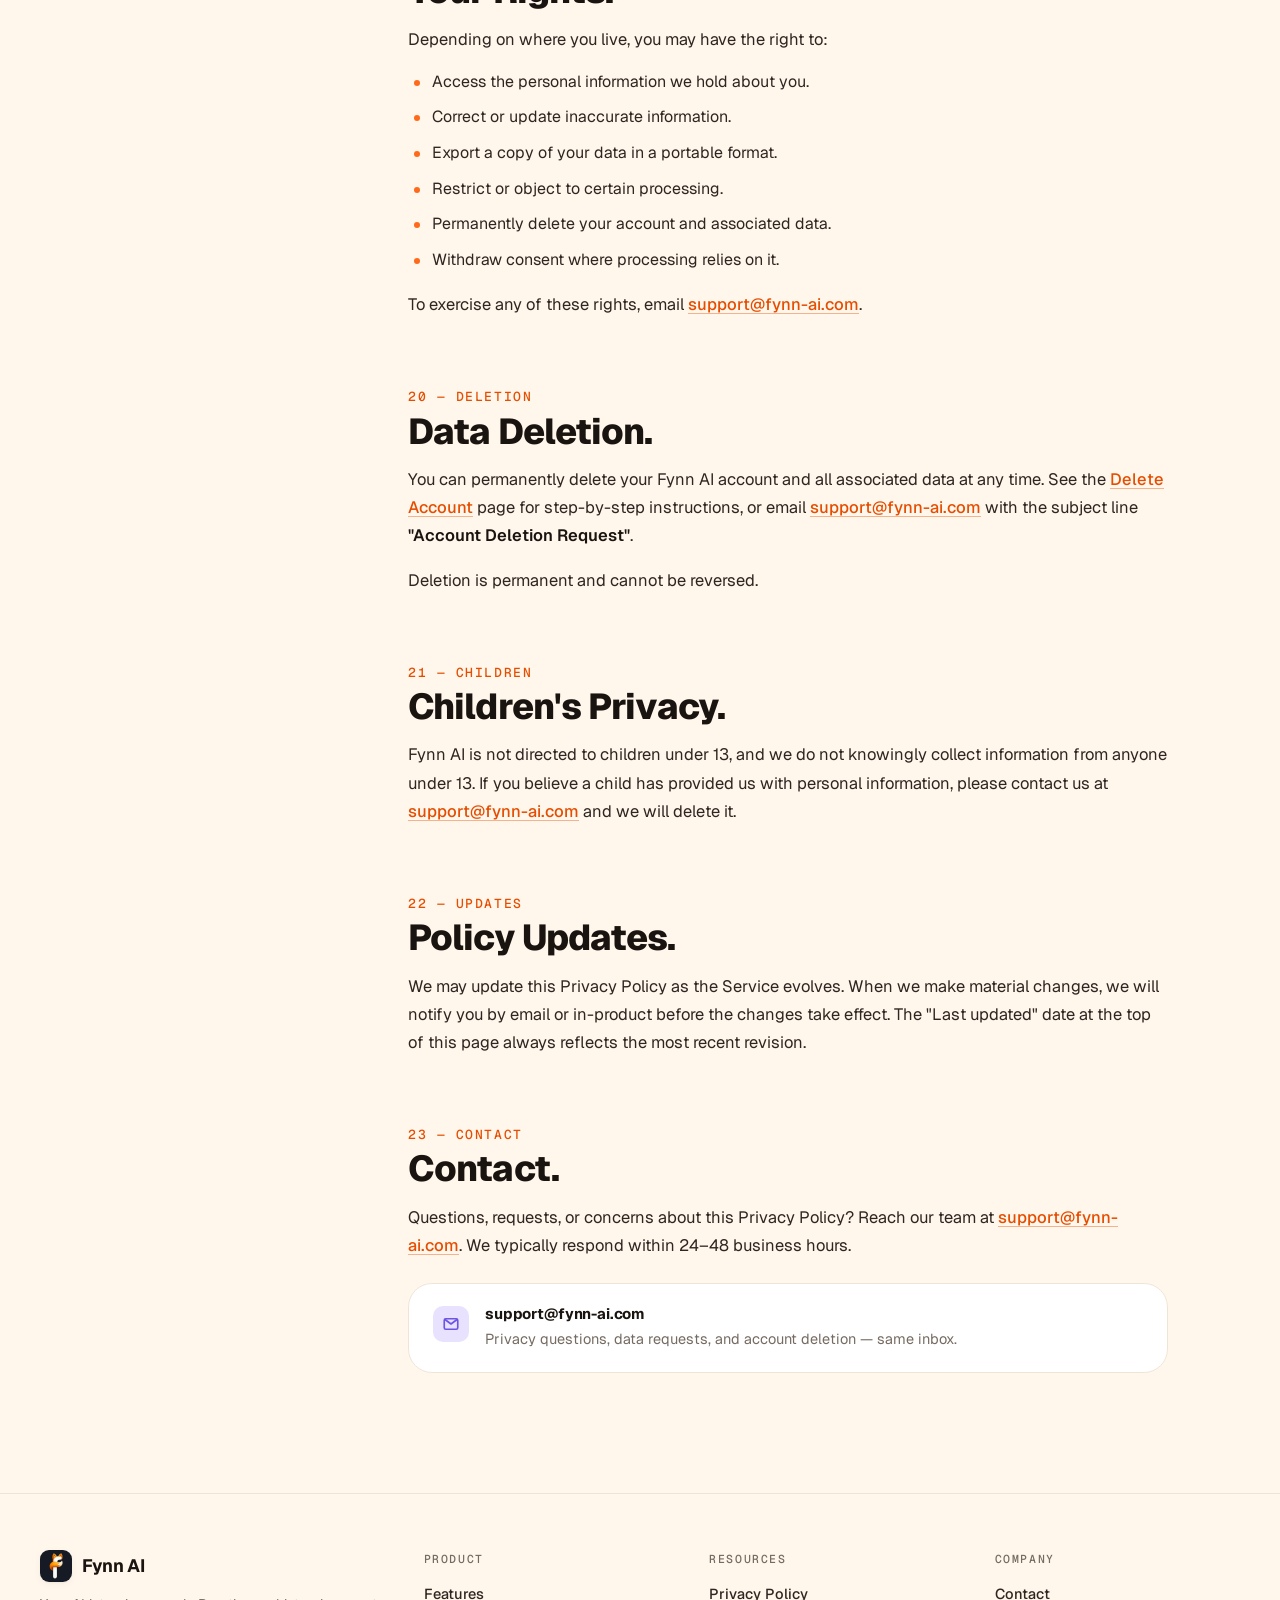
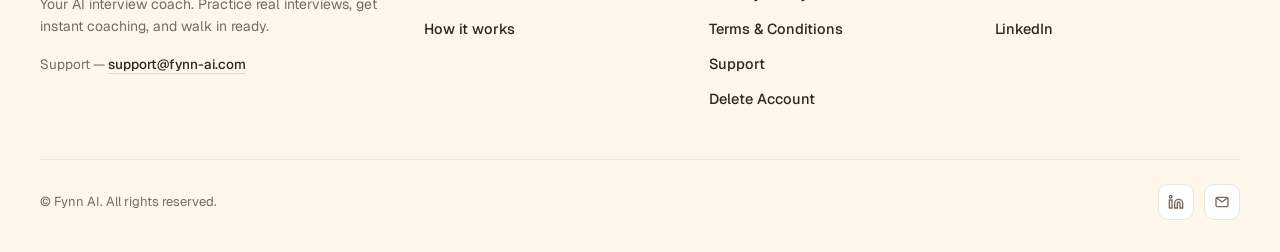
==== commit 1921ea5d: "privacy: disclose Meta App Events SDK, ATT, and IDFA attribution Add an Advertising & Attribution se" ====
--- a/privacy/index.html
+++ b/privacy/index.html
@@ -79,9 +79,9 @@
     <h1>Privacy Policy.</h1>
     <p class="lede">How Fynn AI collects, uses, and protects your information — written plainly, without legalese where we can avoid it.</p>
     <div class="meta">
-      <div><span>Last updated </span><strong>June 1, 2026</strong></div>
-      <div><span>Effective </span><strong>June 1, 2026</strong></div>
-      <div><span>Version </span><strong>2.0</strong></div>
+      <div><span>Last updated </span><strong>June 28, 2026</strong></div>
+      <div><span>Effective </span><strong>June 28, 2026</strong></div>
+      <div><span>Version </span><strong>2.1</strong></div>
     </div>
   </div>
 </section>
@@ -105,6 +105,7 @@
           <li><a href="#transcripts">Transcripts</a></li>
           <li><a href="#usage-analytics">Usage Analytics</a></li>
           <li><a href="#device-information">Device Information</a></li>
+          <li><a href="#advertising-attribution">Advertising &amp; Attribution</a></li>
           <li><a href="#authentication-data">Authentication Data</a></li>
           <li><a href="#cookies">Cookies</a></li>
           <li><a href="#third-party-services">Third-Party Services</a></li>
@@ -184,57 +185,65 @@
 
         <section id="usage-analytics">
           <h2><span class="num">09 — Analytics</span>Usage Analytics.</h2>
-          <p>We collect anonymized product analytics — feature usage, session counts, screen flow, and crash reports — to understand how Fynn AI is used and where it can improve. Analytics events are aggregated and contain no resume or transcript content.</p>
+          <p>We use PostHog to collect product analytics — feature usage, session counts, screen flow, and crash reports — tied to a random account identifier, to understand how Fynn AI is used and where it can improve. Analytics events never include your resume or transcript content, and PostHog data is not used to track you across other companies' apps or websites.</p>
         </section>
 
         <section id="device-information">
           <h2><span class="num">10 — Device</span>Device Information.</h2>
-          <p>We collect basic device information needed for the Service to function correctly: device model, operating system version, app version, locale, time zone, and IP address. We do not collect contacts, photos, location, or other sensitive device data unless you explicitly enable a feature that requires it.</p>
+          <p>We collect basic device information needed for the Service to function correctly: device model, operating system version, app version, locale, time zone, and IP address. On iOS, with your permission via App Tracking Transparency, we also access your device's advertising identifier (IDFA) for advertising attribution — see <a href="#advertising-attribution">Advertising &amp; Attribution</a> below. We do not collect contacts, photos, location, or other sensitive device data unless you explicitly enable a feature that requires it.</p>
+        </section>
+
+        <section id="advertising-attribution">
+          <h2><span class="num">11 — Advertising</span>Advertising &amp; Attribution.</h2>
+          <p>To understand which marketing efforts bring new users to Fynn and to measure how well our advertising performs, we use Meta's App Events SDK. When you reach certain milestones — creating an account, uploading a resume, analyzing a job, starting an interview, starting a free trial, or purchasing a subscription — we send the event name to Meta, plus the amount and currency for purchases. We <strong>never</strong> send your name, email, resume, interview answers, scores, or any interview content to Meta.</p>
+          <p>On iOS, this attribution is linked to your device's advertising identifier (IDFA) <strong>only if you allow tracking</strong> when asked through Apple's App Tracking Transparency prompt. If you choose "Ask App Not to Track," we do not use your advertising identifier, and measurement falls back to Apple's privacy-preserving SKAdNetwork. You can change this choice at any time in <strong>iOS Settings → Privacy &amp; Security → Tracking</strong>. We never sell your personal data or share it with data brokers.</p>
         </section>
 
         <section id="authentication-data">
-          <h2><span class="num">11 — Auth</span>Authentication Data.</h2>
+          <h2><span class="num">12 — Auth</span>Authentication Data.</h2>
           <p>If you sign in with Apple, Google, or another OAuth provider, we receive a unique identifier and your verified email address. We do not receive your password from these providers.</p>
         </section>
 
         <section id="cookies">
-          <h2><span class="num">12 — Cookies</span>Cookies and Similar Technologies.</h2>
+          <h2><span class="num">13 — Cookies</span>Cookies and Similar Technologies.</h2>
           <p>The Fynn AI website uses a small number of essential cookies for authentication and security, and one analytics cookie for aggregate usage measurement. You may disable non-essential cookies in your browser; doing so will not prevent you from using the Service.</p>
         </section>
 
         <section id="third-party-services">
-          <h2><span class="num">13 — Third Parties</span>Third-Party Services.</h2>
+          <h2><span class="num">14 — Third Parties</span>Third-Party Services.</h2>
           <p>We use a small set of carefully selected providers to run the Service:</p>
           <ul>
-            <li><strong>Cloud hosting</strong> — to store your data and run our services.</li>
-            <li><strong>Third-party AI providers (including OpenAI)</strong> — to power live interview conversations, transcribe speech, and generate feedback and scoring. Your microphone audio, spoken answers, interview transcript, and resume content may be sent to these providers solely to generate your interview experience. They process data under their own security and data-handling agreements and do not use your content to train their models on our behalf.</li>
-            <li><strong>Payment processing</strong> — to handle subscriptions, if you upgrade to a paid plan.</li>
-            <li><strong>Analytics and crash reporting</strong> — to maintain product quality.</li>
+            <li><strong>Supabase</strong> — our backend; securely stores your account, profile, resume, interviews, and feedback.</li>
+            <li><strong>OpenAI</strong> — powers live interview conversations, transcribes speech, and generates feedback and scoring. Your microphone audio, spoken answers, interview transcript, and resume content may be sent to OpenAI solely to generate your interview experience. They process data under their own security and data-handling agreements and do not use your content to train their models on our behalf.</li>
+            <li><strong>RevenueCat</strong> — verifies your subscription status from your purchase history (it receives a randomized app-user identifier, not your name, email, resume, or interview content).</li>
+            <li><strong>PostHog</strong> — product analytics and crash/diagnostic reporting (never resume or interview content).</li>
+            <li><strong>Meta</strong> — measures advertising performance and install attribution (event names and purchase amounts only; your device advertising identifier is used only with your App Tracking Transparency permission). See <a href="#advertising-attribution">Advertising &amp; Attribution</a>.</li>
           </ul>
         </section>
 
         <section id="how-we-use-data">
-          <h2><span class="num">14 — Use</span>How We Use Your Data.</h2>
+          <h2><span class="num">15 — Use</span>How We Use Your Data.</h2>
           <p>We use the information we collect to:</p>
           <ul>
             <li>Provide personalized interview coaching, feedback, and readiness scoring.</li>
             <li>Surface evidence-based recommendations tied to your resume and target role.</li>
             <li>Maintain your progress, session history, and account.</li>
             <li>Improve Fynn AI's coaching quality through aggregated, anonymized analysis.</li>
+            <li>Measure the performance of our advertising and user acquisition (see <a href="#advertising-attribution">Advertising &amp; Attribution</a>).</li>
             <li>Communicate with you about your account, security, and product updates.</li>
             <li>Detect and prevent fraud, abuse, or misuse of the Service.</li>
           </ul>
-          <p>We do not use your resume, transcripts, or interview content for advertising, profiling, or any purpose unrelated to providing the Service.</p>
+          <p>We do not use your resume, transcripts, or interview content for advertising or profiling.</p>
         </section>
 
         <section id="data-retention">
-          <h2><span class="num">15 — Retention</span>Data Retention.</h2>
+          <h2><span class="num">16 — Retention</span>Data Retention.</h2>
           <p>We retain your account information and Content for as long as your account is active. If you delete a specific session, recording, or resume, it is removed from your active account and purged from backups within 30 days.</p>
           <p>If you delete your account, all associated data is permanently deleted within 30 days, except where retention is legally required (for example, billing records).</p>
         </section>
 
         <section id="data-security">
-          <h2><span class="num">16 — Security</span>Data Security.</h2>
+          <h2><span class="num">17 — Security</span>Data Security.</h2>
           <p>We protect your data with industry-standard safeguards:</p>
           <ul>
             <li>TLS 1.2+ encryption in transit.</li>
@@ -246,13 +255,13 @@
         </section>
 
         <section id="data-sharing">
-          <h2><span class="num">17 — Sharing</span>Data Sharing.</h2>
-          <p>We do not sell your personal information. We share data only with the third-party processors listed above, or when required by law (such as a valid subpoena or court order).</p>
+          <h2><span class="num">18 — Sharing</span>Data Sharing.</h2>
+          <p>We do not sell your personal information. We share data only with the third-party processors listed above, or when required by law (such as a valid subpoena or court order). With your App Tracking Transparency permission, we share app-event and device-identifier data with Meta to measure advertising performance — never your resume, transcripts, recordings, or interview content.</p>
           <p>We will never share your resume, transcripts, or recordings with employers, recruiters, or other Fynn AI users.</p>
         </section>
 
         <section id="user-rights">
-          <h2><span class="num">18 — Rights</span>Your Rights.</h2>
+          <h2><span class="num">19 — Rights</span>Your Rights.</h2>
           <p>Depending on where you live, you may have the right to:</p>
           <ul>
             <li>Access the personal information we hold about you.</li>
@@ -266,23 +275,23 @@
         </section>
 
         <section id="data-deletion">
-          <h2><span class="num">19 — Deletion</span>Data Deletion.</h2>
+          <h2><span class="num">20 — Deletion</span>Data Deletion.</h2>
           <p>You can permanently delete your Fynn AI account and all associated data at any time. See the <a href="/delete-account/">Delete Account</a> page for step-by-step instructions, or email <a href="mailto:support@fynn-ai.com">support@fynn-ai.com</a> with the subject line <strong>"Account Deletion Request"</strong>.</p>
           <p>Deletion is permanent and cannot be reversed.</p>
         </section>
 
         <section id="childrens-privacy">
-          <h2><span class="num">20 — Children</span>Children's Privacy.</h2>
+          <h2><span class="num">21 — Children</span>Children's Privacy.</h2>
           <p>Fynn AI is not directed to children under 13, and we do not knowingly collect information from anyone under 13. If you believe a child has provided us with personal information, please contact us at <a href="mailto:support@fynn-ai.com">support@fynn-ai.com</a> and we will delete it.</p>
         </section>
 
         <section id="policy-updates">
-          <h2><span class="num">21 — Updates</span>Policy Updates.</h2>
+          <h2><span class="num">22 — Updates</span>Policy Updates.</h2>
           <p>We may update this Privacy Policy as the Service evolves. When we make material changes, we will notify you by email or in-product before the changes take effect. The "Last updated" date at the top of this page always reflects the most recent revision.</p>
         </section>
 
         <section id="contact">
-          <h2><span class="num">22 — Contact</span>Contact.</h2>
+          <h2><span class="num">23 — Contact</span>Contact.</h2>
           <p>Questions, requests, or concerns about this Privacy Policy? Reach our team at <a href="mailto:support@fynn-ai.com">support@fynn-ai.com</a>. We typically respond within 24–48 business hours.</p>
 
           <div class="callout info" style="margin-top:24px;">
